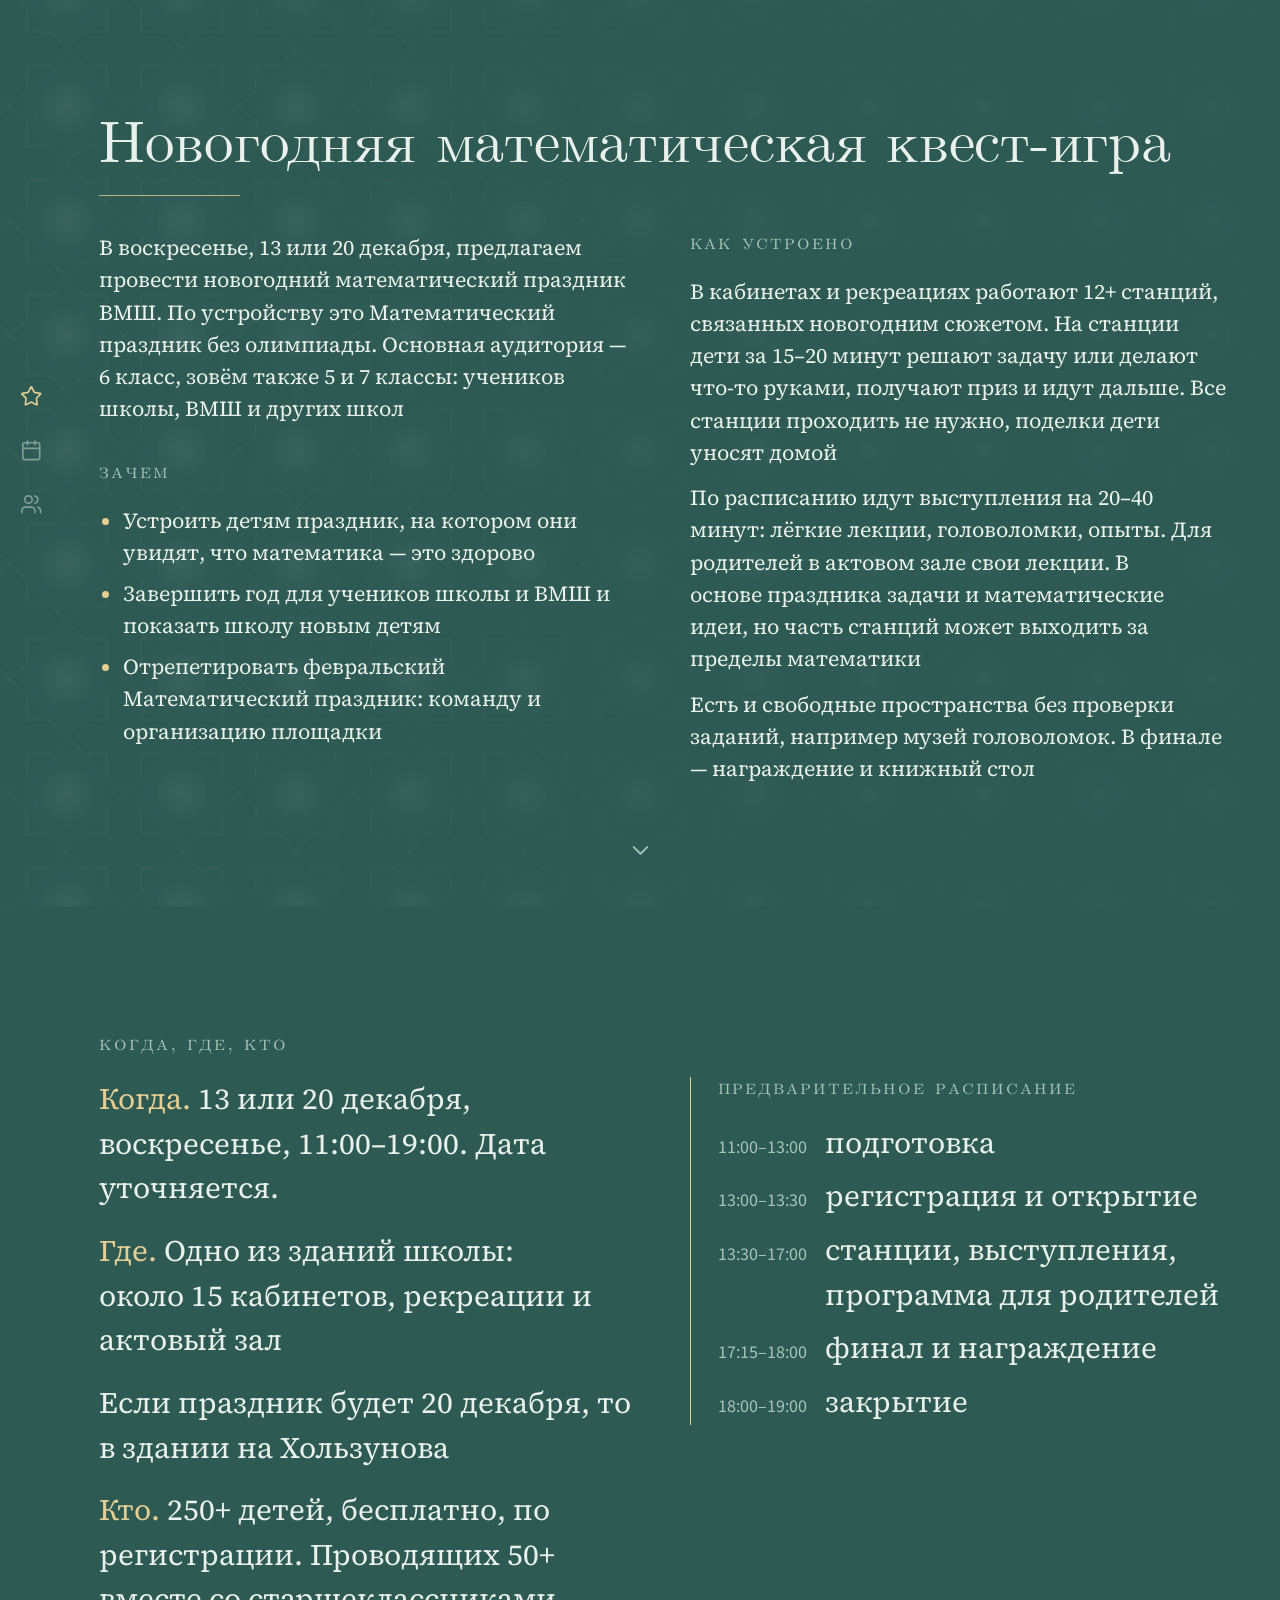
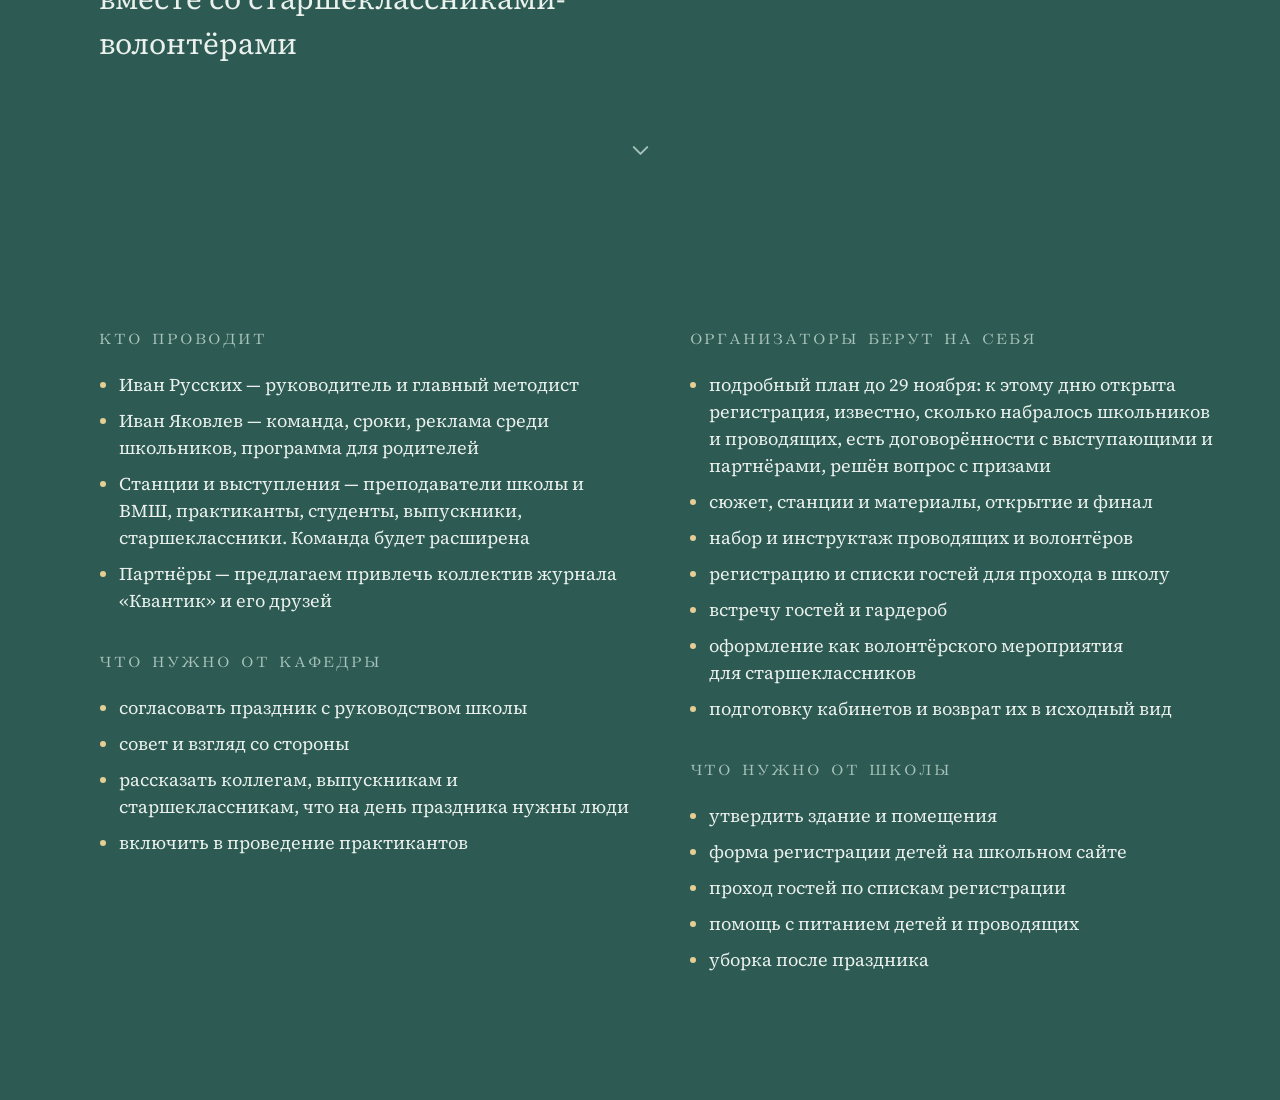
==== index.html @ 86f2efae "rebuilt page: three screens Co-Authored-By: Claude Opus 5.5 <noreply@anthropic.com>" ====
<!doctype html>
<html lang="ru">
<head>
<meta charset="utf-8">
<meta name="viewport" content="width=device-width,initial-scale=1,minimum-scale=1">
<title>Новогодняя математическая квест-игра</title>
<style>
/* Site style of «Математические проекты · школа 179». Law: stranica/DIZAJN-MANIFEST.md.
   Fonts, scale and spacing are copied from spetsmat-bot «Ключики» (veb/obshchee/karkas.py,
   veb/obshchee/fon.py) with the same numbers. Numbers are layout px; build.py adds the
   width-multiplier copy (masshtab.py). __KOREN__ is replaced by the page's path to the site root. */

@font-face{font-family:'Source Sans 3';font-style:normal;font-weight:400;font-display:swap;src:url([data-uri]) format('woff2');unicode-range:U+0301,U+0400-045F,U+0490-0491,U+04B0-04B1,U+2116}
@font-face{font-family:'Source Sans 3';font-style:normal;font-weight:400;font-display:swap;src:url([data-uri]) format('woff2');unicode-range:U+0000-00FF,U+0131,U+0152-0153,U+02BB-02BC,U+02C6,U+02DA,U+02DC,U+0304,U+0308,U+0329,U+2000-206F,U+20AC,U+2122,U+2191,U+2193,U+2212,U+2215,U+FEFF,U+FFFD}
@font-face{font-family:'Source Sans 3';font-style:normal;font-weight:600;font-display:swap;src:url([data-uri]) format('woff2');unicode-range:U+0301,U+0400-045F,U+0490-0491,U+04B0-04B1,U+2116}
@font-face{font-family:'Source Sans 3';font-style:normal;font-weight:600;font-display:swap;src:url([data-uri]) format('woff2');unicode-range:U+0000-00FF,U+0131,U+0152-0153,U+02BB-02BC,U+02C6,U+02DA,U+02DC,U+0304,U+0308,U+0329,U+2000-206F,U+20AC,U+2122,U+2191,U+2193,U+2212,U+2215,U+FEFF,U+FFFD}
@font-face{font-family:'Source Serif 4';font-style:normal;font-weight:400;font-display:swap;src:url([data-uri]) format('woff2');unicode-range:U+0301,U+0400-045F,U+0490-0491,U+04B0-04B1,U+2116}
@font-face{font-family:'Source Serif 4';font-style:normal;font-weight:400;font-display:swap;src:url([data-uri]) format('woff2');unicode-range:U+0000-00FF,U+0131,U+0152-0153,U+02BB-02BC,U+02C6,U+02DA,U+02DC,U+0304,U+0308,U+0329,U+2000-206F,U+20AC,U+2122,U+2191,U+2193,U+2212,U+2215,U+FEFF,U+FFFD}
@font-face{font-family:'Source Serif 4';font-style:normal;font-weight:600;font-display:swap;src:url([data-uri]) format('woff2');unicode-range:U+0301,U+0400-045F,U+0490-0491,U+04B0-04B1,U+2116}
@font-face{font-family:'Source Serif 4';font-style:normal;font-weight:600;font-display:swap;src:url([data-uri]) format('woff2');unicode-range:U+0000-00FF,U+0131,U+0152-0153,U+02BB-02BC,U+02C6,U+02DA,U+02DC,U+0304,U+0308,U+0329,U+2000-206F,U+20AC,U+2122,U+2191,U+2193,U+2212,U+2215,U+FEFF,U+FFFD}
@font-face{font-family:'CMU Serif';font-style:normal;font-weight:400;font-display:swap;src:url([data-uri]) format('woff2')}
@font-face{font-family:'CMU Serif';font-style:normal;font-weight:700;font-display:swap;src:url([data-uri]) format('woff2')}
@font-face{font-family:'CM Kapitel';font-style:normal;font-weight:400;font-display:swap;src:url([data-uri]) format('woff2')}

/* Palette — the green of the site's first version (owner 22.10: «красивый зелёный цвет, мы его
   уже выбрали»), mapped onto the «Ключики» token names. One scheme: the site is green in light
   and dark mode alike. Scale and spacing — «Ключики» §3.2–3.3. */
:root{--bg:#2E5A54;--panel:#29514B;--text:#EAF1EC;--muted:#A7C3BA;--faint:#7F9F95;--rule:#4A716A;
  --accent:#E4CE93;--accent-soft:#3F6A5F;--chip:#8FC9AE;--chip-tekst:#1C3A34;
  --sans:"Source Sans 3",system-ui,-apple-system,"Helvetica Neue",Arial,sans-serif;
  --serif:"Source Serif 4",Georgia,"Times New Roman",serif;
  --tex:'CMU Serif',KaTeX_Main,var(--serif);
  --k-m:12px;--k-r:16px;--k-ch:20px;--k-k:24px;
  --o1:4px;--o2:8px;--o3:12px;--o4:16px;--o5:24px;--o6:32px;--o7:48px;
  --pole:48px;--h-polosa:44px;--h-knopka:32px;--h-seg:28px;--zn:18px;--r:6px;
  --ten:0 6px 24px rgb(0 0 0 / .25);
  --knopka:color-mix(in srgb,var(--text) 8%,transparent);
  --podlozhka:color-mix(in srgb,var(--bg) 20%,transparent);--podl-kraj:0 0 40px 20px;
  --play:34px;color-scheme:dark}
@media(max-width:760px){:root{--pole:16px;--h-knopka:44px;--h-seg:36px;--zn:20px;--play:38px}}

*{box-sizing:border-box}
html{-webkit-text-size-adjust:100%}
body{margin:0;background:var(--bg);color:var(--text);font:400 var(--k-r)/1.375 var(--sans)}
a{color:var(--accent);text-decoration:none}
p{margin:0}
:focus-visible{outline:2px solid var(--accent);outline-offset:2px}

/* Ornament — one layer under the whole window (uzor.py draws it). */
@media screen{
  body::before{content:"";position:fixed;inset:-6px;z-index:-1;pointer-events:none;
    background:url(data:,) center/max(100%,133.34vh,1600px) auto no-repeat;
    filter:blur(1.2px)}
  /* No text plate: the ornament is quiet enough (a plate showed as a lighter rectangle). */
}
/* Behind the feed the ornament fades to 40 %: full in the poster half, quiet under the text
   (fresh-eye review 22.10: glow spots at the step of the lines made the text flicker). */
@media screen and (min-width:900px){
  /* Owner 22.10: brighter at the very left, a long gentle fade, never quite gone on the right. */
  body::before{--uz1:30%;--uz2:62%;
    -webkit-mask-image:linear-gradient(90deg,#000 0,rgb(0 0 0/.8) var(--uz1),rgb(0 0 0/.42) var(--uz2),rgb(0 0 0/.34) 100%);
            mask-image:linear-gradient(90deg,#000 0,rgb(0 0 0/.8) var(--uz1),rgb(0 0 0/.42) var(--uz2),rgb(0 0 0/.34) 100%)}
  body.oblozhka::before{--uz1:38%;--uz2:72%}
}
@media screen and (max-width:899px){body::before{opacity:.5}}

/* Strip: one sans, one size; current — ink and a 2 px gold line. */
.polosa{position:sticky;top:0;z-index:40;height:var(--h-polosa);display:flex;align-items:stretch;
  gap:var(--o6);padding:0 var(--pole);background:var(--panel);border-bottom:1px solid var(--rule)}
.polosa a{display:flex;align-items:center;color:var(--muted);font:400 var(--k-r)/22px var(--sans);
  border-bottom:2px solid transparent;margin-bottom:-1px;white-space:nowrap}
.polosa a:hover{color:var(--text)}
.polosa a[aria-current]{color:var(--text);border-bottom-color:var(--accent)}
.polosa .polosa-dom{margin-right:auto}
.polosa-tel{display:none}

/* «афиша + лента»: two halves from 900 px. */
.razvorot{display:grid;grid-template-columns:1fr 1fr}
.afisha{display:flex;flex-direction:column;justify-content:safe center;padding:var(--o6) var(--o7) var(--o6) var(--pole)}
.afisha>.podl{max-width:36rem}
.lenta{display:flex;flex-direction:column;padding:var(--o7) var(--pole) var(--o7) var(--o7)}
.lenta>.lenta-telo{max-width:46rem;width:100%}
@media(min-width:900px){
  body{height:100dvh;overflow:hidden;display:flex;flex-direction:column}
  .razvorot{flex:1;min-height:0}
  .afisha{overflow:hidden}
  .lenta{overflow-y:auto;scroll-behavior:smooth;overscroll-behavior:contain;scrollbar-color:var(--rule) transparent}
  body.oblozhka .lenta{justify-content:center}
  .razvorot{grid-template-columns:2fr 3fr}
  body.oblozhka .razvorot{grid-template-columns:1fr 1fr}   /* the poster title needs half the window */
}
@media(max-width:899px){
  .razvorot{grid-template-columns:1fr}
  .afisha{padding:var(--o6) var(--pole) var(--o5)}
  .lenta{padding:var(--o3) var(--pole) var(--o7)}
}

/* Headings — Computer Modern; the poster size once, on the main page. */
.zag{margin:0;font:400 2.75rem/1.1 var(--tex);letter-spacing:-.005em;color:var(--text)}
.glav-zag{font-size:clamp(2.6rem,min(4.6vw,8vh),4.8rem);line-height:1.04;text-wrap:balance}
.pod{margin:var(--o3) 0 0;padding-top:var(--o3);border-top:1px solid var(--text);
  font:400 1.2rem/1.3 'CM Kapitel',var(--tex);letter-spacing:.08em;color:var(--muted)}
.lid{margin-top:var(--o5);font:400 var(--k-ch)/30px var(--serif);text-wrap:pretty}

/* Year timeline: past — ink with ✓, current — gold, future — pencil with a month. */
.god{list-style:none;margin:var(--o6) 0 0;padding:0;font:400 var(--k-r)/22px var(--sans)}
.god li{position:relative;display:grid;grid-template-columns:9rem 1fr;gap:var(--o3);
  padding:0 0 var(--o2) var(--o5);color:var(--faint)}
.god li::before{content:"";position:absolute;left:4px;top:15px;bottom:-7px;width:1px;background:var(--rule)}
.god li:last-child::before{display:none}
.god li::after{content:"";position:absolute;left:0;top:7px;width:9px;height:9px;border-radius:50%;
  background:var(--bg);border:1px solid currentColor}
.god .kogda{color:inherit}
.god .proshlo{color:var(--text)}
.god .proshlo::after{background:currentColor}
.god .proshlo .kogda{color:var(--muted)}
.god .sejchas{color:var(--accent)}
.god .sejchas::after{background:currentColor;box-shadow:0 0 0 3px color-mix(in srgb,var(--accent) 25%,transparent)}

/* Main page feed: three entries, nothing else. */
.vhody{list-style:none;margin:0;padding:0}
.vhody a{display:flex;align-items:baseline;gap:.3em;padding:var(--o5) 0;border-top:1px solid var(--rule);
  color:var(--text);font:400 clamp(2.2rem,3.4vw,3.4rem)/1.1 var(--tex)}
.vhody li:first-child a{border-top:0}
.vhody a::after{content:"→";font-family:var(--sans);font-size:.55em;color:var(--accent);opacity:0;
  transform:translateX(-.3em);transition:opacity .15s,transform .15s}
.vhody a:hover{color:var(--accent)}
.vhody a:hover::after{opacity:1;transform:none}

/* Cards: two levels — the title is visible, the text opens on a click. */
.kartochka{padding:var(--o5) 0;scroll-margin-top:var(--o4)}
.kartochka:first-child{padding-top:0}
/* A rule only between two visible cards — the tag filter hides cards (no lone rule on top). */
.kartochka:not([hidden])~.kartochka:not([hidden]){border-top:1px solid var(--rule)}
.shapka{display:flex;align-items:center;min-height:var(--play);justify-content:space-between;gap:var(--o4)}
.kto{font:600 var(--k-ch)/28px var(--serif)}
.gde{margin-left:var(--o2);white-space:nowrap;font:400 var(--k-r)/22px var(--sans);color:var(--muted)}
details.raskr{margin-top:var(--o2)}
details.raskr>summary{list-style:none;cursor:pointer;display:flex;align-items:baseline;gap:var(--o2);
  font:400 var(--k-k)/30px var(--tex);color:var(--text)}
details.raskr>summary::-webkit-details-marker{display:none}
details.raskr .nazv{text-wrap:balance}
details.raskr>summary::before{content:"";flex:none;width:14px;height:14px;align-self:flex-start;margin-top:9px;background:var(--muted);
  -webkit-mask:var(--zn-menyu) center/contain no-repeat;mask:var(--zn-menyu) center/contain no-repeat;
  transform:rotate(-90deg);transition:transform .15s}
details.raskr[open]>summary::before{transform:none}
details.raskr>summary:hover{color:var(--accent)}
details.raskr>summary:hover::before{background:var(--accent)}
.tekst{margin:var(--o3) 0 var(--o4) 22px;font:400 18px/28px var(--serif);color:var(--text);text-wrap:pretty}
.tekst p+p{margin-top:var(--o3)}
.chip{display:inline-block;margin-left:var(--o2);padding:0 var(--o2);border-radius:var(--r);background:var(--chip);
  color:var(--chip-tekst);font:400 var(--k-m)/20px var(--sans);vertical-align:middle}

/* Play buttons — the sign everyone knows, no words; the caption appears on hover. */
.video{display:flex;gap:var(--o2);flex:none}
.play{position:relative;display:grid;place-items:center;width:var(--play);height:var(--play);border-radius:50%;
  background:color-mix(in srgb,var(--accent) 16%,transparent);color:color-mix(in srgb,var(--accent) 80%,var(--bg));
  transition:background .15s,color .15s}
.play:hover{background:var(--accent);color:var(--chip-tekst)}
.play::before{content:"";width:40%;height:40%;margin-left:8%;background:currentColor;
  -webkit-mask:var(--zn-play) center/contain no-repeat;mask:var(--zn-play) center/contain no-repeat}
.play::after{content:attr(data-podskazka);position:absolute;bottom:calc(100% + 8px);right:0;z-index:5;
  padding:var(--o1) var(--o2);border-radius:var(--r);background:var(--panel);box-shadow:var(--ten);
  color:var(--text);font:400 var(--k-r)/22px var(--sans);white-space:nowrap;
  opacity:0;pointer-events:none;transform:translateY(4px);transition:opacity .12s,transform .12s}
.play:hover::after,.play:focus-visible::after{opacity:1;transform:none}
:root{
  --zn-play:url("data:image/svg+xml,%3Csvg xmlns='http://www.w3.org/2000/svg' viewBox='0 0 24 24'%3E%3Cpath d='M6 3.5v17a1 1 0 0 0 1.5.86l14-8.5a1 1 0 0 0 0-1.72l-14-8.5A1 1 0 0 0 6 3.5z'/%3E%3C/svg%3E");
  --zn-menyu:url("data:image/svg+xml,%3Csvg xmlns='http://www.w3.org/2000/svg' viewBox='0 0 24 24' fill='none' stroke='%23000' stroke-width='2' stroke-linecap='round' stroke-linejoin='round'%3E%3Cpath d='m6 9 6 6 6-6'/%3E%3C/svg%3E")}

/* Tag filter on /temy/. */
.filtr{display:flex;flex-wrap:wrap;gap:var(--o2);margin-top:var(--o6)}
.filtr button{height:var(--h-seg);padding:0 var(--o3);border:0;border-radius:var(--r);cursor:pointer;
  background:var(--knopka);color:var(--muted);font:400 var(--k-r)/22px var(--sans)}
.filtr button:hover{color:var(--text)}
.filtr button[aria-pressed=true]{background:var(--accent);color:var(--chip-tekst)}
.kartochka[hidden]{display:none}

/* Project card: title opens the announcement; people under the title. */
.proekt>details.raskr{margin-top:0}
.proekt>details.raskr>summary{font-size:28px;line-height:34px}
.lyudi{margin:var(--o1) 0 0 22px;display:flex;flex-wrap:wrap;gap:0 var(--o4);
  font:400 17px/26px var(--serif);color:var(--muted)}
.lyudi .shk{color:var(--text)}
.lyudi a{color:var(--muted)}
.lyudi a:hover{color:var(--accent)}
.etapy{list-style:none;margin:var(--o3) 0 0 22px;padding:0;display:flex;flex-wrap:wrap;gap:var(--o1) var(--o5);
  font:400 var(--k-r)/22px var(--sans);color:var(--faint)}
.etapy .proshlo{color:var(--text)}
.etapy .sejchas{color:var(--accent)}

/* Phone: the strip shows the current section; the rest opens under it. */
@media(max-width:760px){
  .polosa{gap:0}
  .polosa>a{display:none}
  .polosa-tel{display:block;position:relative;flex:1}
  .polosa-tel>summary{list-style:none;display:flex;align-items:center;gap:var(--o1);height:100%;cursor:pointer;
    font:600 var(--k-ch)/28px var(--sans);color:var(--text)}
  .polosa-tel>summary::-webkit-details-marker{display:none}
  .polosa-tel>summary::after{content:"";width:20px;height:20px;background:var(--muted);
    -webkit-mask:var(--zn-menyu) center/contain no-repeat;mask:var(--zn-menyu) center/contain no-repeat}
  .polosa-tel[open]>summary::after{transform:rotate(180deg)}
  .polosa-tel nav{position:absolute;top:100%;left:calc(-1 * var(--pole));right:calc(-1 * var(--pole));
    background:var(--panel);box-shadow:var(--ten);border-top:1px solid var(--rule);padding:var(--o1) 0}
  .polosa-tel nav a{display:flex;align-items:center;height:44px;padding:0 var(--pole);color:var(--muted);font-size:var(--k-ch)}
  .polosa-tel nav a[aria-current]{color:var(--text);box-shadow:inset 2px 0 0 var(--accent)}
  .glav-zag{font-size:2.5rem}
  .zag{font-size:2.2rem}
  .pod{font-size:1.05rem}
  .lid{font-size:19px;line-height:28px}
  .vhody a{font-size:2rem;padding:var(--o4) 0}
  .vhody a::after{opacity:1;transform:none}
  details.raskr>summary{font-size:22px;line-height:28px}
  .proekt>details.raskr>summary{font-size:24px;line-height:30px}
  .tekst{margin-left:22px}
}

/* Project summary: chevron | title, people on the next line. */
.proekt details.raskr>summary{display:grid;grid-template-columns:14px 1fr;column-gap:var(--o2);align-items:baseline}
.proekt details.raskr>summary::before{align-self:start;margin-top:11px}
.proekt .lyudi{grid-column:2;margin-left:0}
.proekt .tekst,.proekt .etapy{margin-left:22px}

.f{font-family:var(--serif);white-space:nowrap}
.f i{font-style:italic}
@media(max-width:760px){details.raskr>summary::before{margin-top:8px}.proekt details.raskr>summary::before{margin-top:9px}}

/* Icons (Lucide, inline). */
.ik{width:var(--zn);height:var(--zn);flex:none}

/* Telegram channel — an icon at the right end of the strip, on every page. */
.polosa-kanal{display:flex;align-items:center;color:var(--muted)}
.polosa-kanal:hover{color:var(--accent)}
.polosa-kanal .ik{width:20px;height:20px}
@media(max-width:760px){.polosa>a.polosa-kanal{display:flex;padding:0 0 0 var(--o4)}}

/* Year timeline: a short hint on hover or tap (focus). */
.god{width:max-content;max-width:100%}
.god li{cursor:default;outline-offset:4px}
.god .et{text-decoration:underline dotted color-mix(in srgb,currentColor 45%,transparent);text-underline-offset:.25em}
.god .pods{position:absolute;left:var(--o5);top:calc(100% - 2px);width:20rem;padding:var(--o2) var(--o3);
  border-radius:var(--r);background:var(--panel);box-shadow:var(--ten);color:var(--text);
  font:400 var(--k-r)/22px var(--sans);opacity:0;pointer-events:none;transform:translateY(-4px);
  transition:opacity .12s,transform .12s;z-index:5}
.god li:hover .pods,.god li:focus .pods{opacity:1;transform:none}
@media(max-width:899px){
  .god{width:auto}
  .god .pods{position:static;grid-column:1/-1;width:auto;display:none;margin-top:var(--o1);transform:none;opacity:1}
  .god li:focus .pods{display:block}
}

/* «Как устроено»: facts with icons in the poster; theses in the feed. */
.fakty{list-style:none;margin:var(--o6) 0 0;padding:0;display:grid;grid-template-columns:1fr;gap:var(--o4);
  font:400 var(--k-ch)/26px var(--serif)}
.fakty li{display:flex;align-items:center;gap:var(--o3)}
.fakty .ik{width:20px;height:20px;color:var(--muted)}
.razdel+.razdel{margin-top:var(--o6)}
.razdel-zag{margin:0 0 var(--o2);font:400 1.1rem/1.3 'CM Kapitel',var(--tex);letter-spacing:.08em;text-transform:lowercase;color:var(--muted)}
.razdel details.raskr>summary{font-size:22px;line-height:30px}
.shema{display:grid;grid-template-columns:auto 1fr;gap:var(--o1) var(--o4);margin:var(--o4) 0 0 22px;
  font:400 var(--k-r)/24px var(--sans);color:var(--muted)}
.shema>div{display:contents}
.shema .kto-otv{color:var(--text);font-weight:600}
.razobrano{margin:var(--o3) 0 var(--o2) 22px;font:400 var(--k-r)/24px var(--sans)}
.razobrano dt{color:var(--text);font-weight:600;margin-top:var(--o2)}
.razobrano dd{margin:0;color:var(--muted)}
.mal-ryad{display:flex;gap:var(--o4);margin:0 0 var(--o2) 22px}
.mal{display:inline-flex;align-items:center;gap:var(--o1);font:400 var(--k-r)/22px var(--sans);color:var(--accent)}
.kontakt{display:inline-flex;align-items:center;gap:var(--o2);margin-top:var(--o3);
  font:400 22px/30px var(--tex);color:var(--accent)}
.vnesh{display:block;margin-top:var(--o3);font:400 22px/30px var(--tex);color:var(--accent)}
.vnesh .ik{display:inline-block;vertical-align:-.12em}
.kontakt .ik{width:22px;height:22px}
@media(max-width:760px){
  .fakty{grid-template-columns:1fr;font-size:18px}
  .shema{grid-template-columns:1fr}
  .razdel details.raskr>summary{font-size:20px;line-height:27px}
}

/* «Темы»: the title resets the tag filter (owner 23.10: no «все» button). */
.sbros{all:unset;cursor:default}
body.otbor .sbros{cursor:pointer}
body.otbor .sbros:hover{color:var(--accent)}
.sbros:focus-visible{outline:2px solid var(--accent);outline-offset:4px}
.filtr{gap:var(--o2) 6px}
.filtr button{padding:0 10px}

/* «Как устроено»: the call to bring a problem — a button in the poster. */
.kn-glav{display:inline-flex;align-items:center;gap:var(--o2);margin-top:var(--o6);height:40px;padding:0 var(--o4);
  border-radius:var(--r);background:var(--accent);color:var(--chip-tekst);font:600 var(--k-r)/22px var(--sans);width:max-content}
.kn-glav:hover{background:color-mix(in srgb,var(--accent) 85%,var(--text))}
.kn-glav .ik{width:18px;height:18px}
/* Two columns of sections on a wide window: the page reads in one screen. */
@media(min-width:900px){
  body.str-ustr .lenta-telo{max-width:none}
  body.str-ustr .kolonki{display:grid;grid-template-columns:1fr 1fr;column-gap:var(--o6);align-items:start}
  body.str-ustr .razdel{break-inside:avoid;margin:0 0 var(--o6)}
  body.str-ustr .razdel+.razdel{margin-top:0}
  body.str-ustr .razdel details.raskr>summary{font-size:20px;line-height:27px}
}
/* «Проекты»: six cards in one screen on a laptop. */
@media(min-width:900px){
  .proekt.kartochka{padding:var(--o4) 0}
  .proekt.kartochka:first-child{padding-top:0}
  .proekt>details.raskr>summary{font-size:26px;line-height:32px}
}
/* Round 23.10: tags in three lines; «Как устроено» — the feed takes two thirds. */
.filtr button{padding:0 9px;font-size:15px}
@media(min-width:900px){
  body.str-ustr .razvorot{grid-template-columns:1fr 2fr}
  body.str-ustr .vnesh{font-size:20px;line-height:27px;margin-top:var(--o2)}
}
@media(min-width:900px){
  body.str-ustr .razdel details.raskr>summary{font-size:19px;line-height:26px}
  body.str-ustr .razdel details.raskr .nazv{text-wrap:pretty}
}

/* ── Round 23.10 «Изразец». The main page is a title page on the gold-grout tile (uzor.py →
   uzor-oblozhka.svg); the other pages take two of its devices: the gold rule under the title
   and a hairline gold edge of the strip. */
body.oblozhka::before{background-image:url([data-uri]);filter:none;-webkit-mask-image:none;mask-image:none;opacity:1}
body.oblozhka::after{content:"";position:fixed;inset:0;z-index:-1;pointer-events:none;
  background:radial-gradient(ellipse 50% 38% at 50% 52%,var(--bg) 0,color-mix(in srgb,var(--bg) 80%,transparent) 50%,transparent 100%)}
main.titul{min-height:calc(100dvh - var(--h-polosa));display:grid;place-items:center;padding:var(--o6) var(--pole);text-align:center}
@media(min-width:900px){body.oblozhka{height:100dvh;overflow:hidden}}
.titul-zag{margin:0;font:400 clamp(2.4rem,min(6.4vw,10vh),6.6rem)/1.02 var(--tex);letter-spacing:-.01em;color:var(--text)}
.titul-linejka{width:min(100%,34em);height:1px;margin:clamp(14px,2.4vh,26px) auto;background:var(--accent);opacity:.85}
.titul-pod{font:400 clamp(1rem,1.5vw,1.45rem)/1.3 'CM Kapitel',var(--tex);letter-spacing:.14em;color:var(--muted)}
@media(max-width:760px){.titul-zag{font-size:2.2rem}.titul-pod{font-size:.95rem;letter-spacing:.1em}}

/* Inner pages: the title gets the cover's gold rule; the strip a gold hairline edge. */
.afisha .zag::after{content:"";display:block;width:2.4em;height:1px;margin-top:.32em;background:var(--accent);opacity:.8}
.polosa{border-bottom-color:color-mix(in srgb,var(--accent) 28%,var(--rule))}
.polosa a[aria-current]{border-bottom-width:1px}

/* ── Round 23.10 «Как устроено»: the poster and both columns start on one line, the whole spread
   is centred in the window; the school sits apart under the third section; two small links below. */
@media(min-width:900px){
  /* owner 23.10: the two columns are shorter than the poster — centred against it */
  body.str-ustr .razvorot{align-content:center;align-items:center}
  body.str-ustr .afisha,body.str-ustr .lenta{height:auto;padding-top:0;padding-bottom:0;justify-content:flex-start}
  /* opened folds scroll inside the feed, never past the window */
  body.str-ustr .lenta{overflow-y:auto;max-height:calc(100dvh - var(--h-polosa) - var(--o6))}
  body.str-ustr .afisha>.podl{margin-top:0}
}
body.str-ustr .zag{margin-top:-.18em}   /* cap line of the big title on the line of the small-caps heads */
.otdelno{margin-top:var(--o5)}
.ssylki-niz{margin:var(--o6) 0 0;font:400 var(--k-r)/22px var(--sans);color:var(--muted)}
.ssylki-niz .ik{width:13px;height:13px;vertical-align:-1px}

/* Inner pages: the cover's gold grout, muted — the same tile on every page. */
body:not(.oblozhka)::before{background-image:url([data-uri]);opacity:.55}

/* ── Final round 23.10. Strip: the Telegram icon sits on the text line, the height of lower-case. */
.polosa-kanal .ik{width:16px;height:16px;transform:translateY(1px)}
.polosa-kanal{margin-left:calc(-1 * var(--o2))}
/* Small links live in the poster, under the main control of the page. */
.afisha .ssylki-niz{margin-top:var(--o5);font-size:15px}
.ssylki-niz a{color:var(--muted)}
.ssylki-niz a:hover{color:var(--accent)}

/* ═══ TYPE SCALE — the whole site (final audit 23.10). Four families, each with a fixed set:
   CMU Serif   — poster (cover title) · 44 page title · 24 title of a topic/project · 20 thesis
   CM Kapitel  — one size 1.1rem, spacing .1em: cover subtitle and section heads
   Source Serif 4 — 18 text and people · 20 poster facts; 600 only for a leader's name
   Source Sans 3  — 16 interface · 15 service (tags, small links); 600 only for the one button
   Phone: 22 titles, 20 theses; everything else as above. Rules below win over earlier ones. */
.titul-zag,.zag{letter-spacing:-.005em}
.titul-pod,.razdel-zag,.pod,.podzag{font-size:1.1rem;letter-spacing:.1em}
details.raskr>summary,.proekt>details.raskr>summary{font-size:24px;line-height:30px}
@media(min-width:900px){.proekt>details.raskr>summary{font-size:24px;line-height:30px}}
.razdel details.raskr>summary,body.str-ustr .razdel details.raskr>summary{font-size:20px;line-height:27px}
.lyudi{font-size:18px;line-height:26px}
.razobrano dt{font-weight:400}
@media(max-width:760px){
  details.raskr>summary,.proekt>details.raskr>summary{font-size:22px;line-height:28px}
  .razdel details.raskr>summary{font-size:20px;line-height:27px}
  .titul-pod{font-size:1rem;letter-spacing:.1em}
}


/* Screens + icon rail (owner 13.11). Only tokens and type scale of stil.css. */
html{scroll-behavior:smooth}
@media(min-width:900px){html{scroll-snap-type:y proximity}.ekran{scroll-snap-align:start}}
body{display:block;height:auto;overflow:visible}
.rel{position:fixed;left:0;top:0;bottom:0;z-index:40;width:56px;display:flex;flex-direction:column;
  justify-content:center;gap:var(--o2);align-items:center}
.rel a{position:relative;display:grid;place-items:center;width:40px;height:40px;border-radius:50%;color:var(--faint)}
.rel a:hover,.rel a[aria-current]{color:var(--accent)}
.rel a .ik{width:20px;height:20px}
.rel a::after{content:attr(data-podskazka);position:absolute;left:calc(100% + 6px);top:50%;
  padding:var(--o1) var(--o2);border-radius:var(--r);background:var(--panel);box-shadow:var(--ten);
  color:var(--text);font:400 var(--k-r)/22px var(--sans);white-space:nowrap;
  opacity:0;pointer-events:none;transform:translate(-4px,-50%);transition:opacity .12s,transform .12s}
.rel a:hover::after,.rel a:focus-visible::after{opacity:1;transform:translate(0,-50%)}
.ekran{position:relative;min-height:100dvh;display:flex;flex-direction:column;justify-content:center;
  padding:var(--o7) var(--o7) var(--o7) calc(56px + var(--o6))}
.kolonki{display:grid;grid-template-columns:1fr 1fr;gap:var(--o6) var(--o7);align-items:start}
.kolonki.odna{grid-template-columns:1fr}
.kolonka>*+*{margin-top:var(--o6)}
.nachalo{margin-bottom:var(--o6)}
.nachalo .zag{font-size:clamp(2.6rem,4.6vw,4.4rem);line-height:1.04;text-wrap:balance}
.nachalo .zag::after{content:"";display:block;width:2.4em;height:1px;margin-top:.32em;background:var(--accent);opacity:.8}
.lid{font-family:var(--serif)}
.razdel-zag{margin:0 0 var(--o3)}
.ekran{--kegl:calc(20px * var(--k,1));--intl:calc(30px * var(--k,1))}
.ekran .tekst,.ekran .lid{margin:0;font-size:var(--kegl);line-height:var(--intl)}
.ekran .razdel-zag{margin-bottom:var(--o4)}
.rasp dt{font-size:calc(var(--kegl) * .8);line-height:var(--intl)}
.tekst ul{margin:0;padding:0 0 0 1.1em}
.tekst li+li{margin-top:var(--o2)}
.tekst li::marker{color:var(--accent)}
.tekst p+p,.tekst ul+p{margin-top:var(--o3)}
.otmetka{font-weight:400;color:var(--accent)}
#kogda-gde-kto .tekst{display:grid;grid-template-columns:1fr 1fr;gap:var(--o3) var(--o7);align-items:start}
#kogda-gde-kto .tekst>p{grid-column:1;margin:0}
#kogda-gde-kto .tekst{row-gap:var(--o4)}
.rasp{grid-column:2;grid-row:1/span 4;padding-left:var(--o5);border-left:1px solid var(--accent)}
.rasp dl{display:grid;grid-template-columns:auto 1fr;gap:var(--o2) var(--o4);margin:0;align-items:baseline}
.rasp dt{font:400 var(--k-r)/30px var(--sans);color:var(--muted)}
.rasp dd{margin:0}
.dalshe{position:absolute;left:50%;bottom:var(--o5);display:grid;place-items:center;width:40px;height:40px;
  margin-left:-20px;border-radius:50%;color:var(--muted)}
.dalshe:hover{color:var(--accent)}
.dalshe .ik{width:24px;height:24px}
@media(max-width:899px){
  .rel{top:auto;bottom:0;right:0;width:auto;height:52px;flex-direction:row;background:var(--panel);
    border-top:1px solid color-mix(in srgb,var(--accent) 28%,var(--rule))}
  .rel a::after{display:none}
  .ekran{min-height:0;padding:var(--o6) var(--pole) var(--o6)}
  .ekran:last-of-type{padding-bottom:calc(52px + var(--o6))}
  .kolonki,#kogda-gde-kto .tekst{grid-template-columns:1fr}
  .rasp{grid-column:1;grid-row:auto}
  .dalshe{display:none}
  .nachalo .zag{font-size:2.3rem}
}

</style><style data-masshtab>@media (min-width:1200px){:root{--m:1.125}@media (min-width:1440px){:root{--m:1.25}}@media (min-width:1680px){:root{--m:1.375}}@media (min-width:1920px){:root{--m:1.5}}@media (min-width:2560px){:root{--m:1.75}}html{font-size:calc(100% * var(--m))}


:root{--bg:#2E5A54;--panel:#29514B;--text:#EAF1EC;--muted:#A7C3BA;--faint:#7F9F95;--rule:#4A716A;
  --accent:#E4CE93;--accent-soft:#3F6A5F;--chip:#8FC9AE;--chip-tekst:#1C3A34;
  --sans:"Source Sans 3",system-ui,-apple-system,"Helvetica Neue",Arial,sans-serif;
  --serif:"Source Serif 4",Georgia,"Times New Roman",serif;
  --tex:'CMU Serif',KaTeX_Main,var(--serif);
  --k-m:calc(12px * var(--m));--k-r:calc(16px * var(--m));--k-ch:calc(20px * var(--m));--k-k:calc(24px * var(--m));
  --o1:calc(4px * var(--m));--o2:calc(8px * var(--m));--o3:calc(12px * var(--m));--o4:calc(16px * var(--m));--o5:calc(24px * var(--m));--o6:calc(32px * var(--m));--o7:calc(48px * var(--m));
  --pole:calc(48px * var(--m));--h-polosa:calc(44px * var(--m));--h-knopka:calc(32px * var(--m));--h-seg:calc(28px * var(--m));--zn:calc(18px * var(--m));--r:calc(6px * var(--m));
  --ten:0 calc(6px * var(--m)) calc(24px * var(--m)) rgb(0 0 0 / .25);
  --knopka:color-mix(in srgb,var(--text) 8%,transparent);
  --podlozhka:color-mix(in srgb,var(--bg) 20%,transparent);--podl-kraj:0 0 calc(40px * var(--m)) calc(20px * var(--m));
  --play:calc(34px * var(--m));color-scheme:dark}
@media(max-width:760px){:root{--pole:calc(16px * var(--m));--h-knopka:calc(44px * var(--m));--h-seg:calc(36px * var(--m));--zn:calc(20px * var(--m));--play:calc(38px * var(--m))}}

*{box-sizing:border-box}
html{-webkit-text-size-adjust:100%}
body{margin:0;background:var(--bg);color:var(--text);font:400 var(--k-r)/1.375 var(--sans)}
a{color:var(--accent);text-decoration:none}
p{margin:0}
:focus-visible{outline:calc(2px * var(--m)) solid var(--accent);outline-offset:calc(2px * var(--m))}


@media screen{
  body::before{content:"";position:fixed;inset:calc(-6px * var(--m));z-index:-1;pointer-events:none;
    background:url(data:,) center/max(100%,133.34vh,calc(1600px * var(--m))) auto no-repeat;
    filter:blur(calc(1.2px * var(--m)))}
  
}

@media screen and (min-width:900px){
  
  body::before{--uz1:30%;--uz2:62%;
    -webkit-mask-image:linear-gradient(90deg,#000 0,rgb(0 0 0/.8) var(--uz1),rgb(0 0 0/.42) var(--uz2),rgb(0 0 0/.34) 100%);
            mask-image:linear-gradient(90deg,#000 0,rgb(0 0 0/.8) var(--uz1),rgb(0 0 0/.42) var(--uz2),rgb(0 0 0/.34) 100%)}
  body.oblozhka::before{--uz1:38%;--uz2:72%}
}
@media screen and (max-width:899px){body::before{opacity:.5}}


.polosa{position:sticky;top:0;z-index:40;height:var(--h-polosa);display:flex;align-items:stretch;
  gap:var(--o6);padding:0 var(--pole);background:var(--panel);border-bottom:calc(1px * var(--m)) solid var(--rule)}
.polosa a{display:flex;align-items:center;color:var(--muted);font:400 var(--k-r)/calc(22px * var(--m)) var(--sans);
  border-bottom:calc(2px * var(--m)) solid transparent;margin-bottom:calc(-1px * var(--m));white-space:nowrap}
.polosa a:hover{color:var(--text)}
.polosa a[aria-current]{color:var(--text);border-bottom-color:var(--accent)}
.polosa .polosa-dom{margin-right:auto}
.polosa-tel{display:none}


.razvorot{display:grid;grid-template-columns:1fr 1fr}
.afisha{display:flex;flex-direction:column;justify-content:safe center;padding:var(--o6) var(--o7) var(--o6) var(--pole)}
.afisha>.podl{max-width:36rem}
.lenta{display:flex;flex-direction:column;padding:var(--o7) var(--pole) var(--o7) var(--o7)}
.lenta>.lenta-telo{max-width:46rem;width:100%}
@media(min-width:900px){
  body{height:100dvh;overflow:hidden;display:flex;flex-direction:column}
  .razvorot{flex:1;min-height:0}
  .afisha{overflow:hidden}
  .lenta{overflow-y:auto;scroll-behavior:smooth;overscroll-behavior:contain;scrollbar-color:var(--rule) transparent}
  body.oblozhka .lenta{justify-content:center}
  .razvorot{grid-template-columns:2fr 3fr}
  body.oblozhka .razvorot{grid-template-columns:1fr 1fr}   
}
@media(max-width:899px){
  .razvorot{grid-template-columns:1fr}
  .afisha{padding:var(--o6) var(--pole) var(--o5)}
  .lenta{padding:var(--o3) var(--pole) var(--o7)}
}


.zag{margin:0;font:400 2.75rem/1.1 var(--tex);letter-spacing:-.005em;color:var(--text)}
.glav-zag{font-size:clamp(2.6rem,min(4.6vw,8vh),4.8rem);line-height:1.04;text-wrap:balance}
.pod{margin:var(--o3) 0 0;padding-top:var(--o3);border-top:calc(1px * var(--m)) solid var(--text);
  font:400 1.2rem/1.3 'CM Kapitel',var(--tex);letter-spacing:.08em;color:var(--muted)}
.lid{margin-top:var(--o5);font:400 var(--k-ch)/calc(30px * var(--m)) var(--serif);text-wrap:pretty}


.god{list-style:none;margin:var(--o6) 0 0;padding:0;font:400 var(--k-r)/calc(22px * var(--m)) var(--sans)}
.god li{position:relative;display:grid;grid-template-columns:9rem 1fr;gap:var(--o3);
  padding:0 0 var(--o2) var(--o5);color:var(--faint)}
.god li::before{content:"";position:absolute;left:calc(4px * var(--m));top:calc(15px * var(--m));bottom:calc(-7px * var(--m));width:calc(1px * var(--m));background:var(--rule)}
.god li:last-child::before{display:none}
.god li::after{content:"";position:absolute;left:0;top:calc(7px * var(--m));width:calc(9px * var(--m));height:calc(9px * var(--m));border-radius:50%;
  background:var(--bg);border:calc(1px * var(--m)) solid currentColor}
.god .kogda{color:inherit}
.god .proshlo{color:var(--text)}
.god .proshlo::after{background:currentColor}
.god .proshlo .kogda{color:var(--muted)}
.god .sejchas{color:var(--accent)}
.god .sejchas::after{background:currentColor;box-shadow:0 0 0 calc(3px * var(--m)) color-mix(in srgb,var(--accent) 25%,transparent)}


.vhody{list-style:none;margin:0;padding:0}
.vhody a{display:flex;align-items:baseline;gap:.3em;padding:var(--o5) 0;border-top:calc(1px * var(--m)) solid var(--rule);
  color:var(--text);font:400 clamp(2.2rem,3.4vw,3.4rem)/1.1 var(--tex)}
.vhody li:first-child a{border-top:0}
.vhody a::after{content:"→";font-family:var(--sans);font-size:.55em;color:var(--accent);opacity:0;
  transform:translateX(-.3em);transition:opacity .15s,transform .15s}
.vhody a:hover{color:var(--accent)}
.vhody a:hover::after{opacity:1;transform:none}


.kartochka{padding:var(--o5) 0;scroll-margin-top:var(--o4)}
.kartochka:first-child{padding-top:0}

.kartochka:not([hidden])~.kartochka:not([hidden]){border-top:calc(1px * var(--m)) solid var(--rule)}
.shapka{display:flex;align-items:center;min-height:var(--play);justify-content:space-between;gap:var(--o4)}
.kto{font:600 var(--k-ch)/calc(28px * var(--m)) var(--serif)}
.gde{margin-left:var(--o2);white-space:nowrap;font:400 var(--k-r)/calc(22px * var(--m)) var(--sans);color:var(--muted)}
details.raskr{margin-top:var(--o2)}
details.raskr>summary{list-style:none;cursor:pointer;display:flex;align-items:baseline;gap:var(--o2);
  font:400 var(--k-k)/calc(30px * var(--m)) var(--tex);color:var(--text)}
details.raskr>summary::-webkit-details-marker{display:none}
details.raskr .nazv{text-wrap:balance}
details.raskr>summary::before{content:"";flex:none;width:calc(14px * var(--m));height:calc(14px * var(--m));align-self:flex-start;margin-top:calc(9px * var(--m));background:var(--muted);
  -webkit-mask:var(--zn-menyu) center/contain no-repeat;mask:var(--zn-menyu) center/contain no-repeat;
  transform:rotate(-90deg);transition:transform .15s}
details.raskr[open]>summary::before{transform:none}
details.raskr>summary:hover{color:var(--accent)}
details.raskr>summary:hover::before{background:var(--accent)}
.tekst{margin:var(--o3) 0 var(--o4) calc(22px * var(--m));font:400 calc(18px * var(--m))/calc(28px * var(--m)) var(--serif);color:var(--text);text-wrap:pretty}
.tekst p+p{margin-top:var(--o3)}
.chip{display:inline-block;margin-left:var(--o2);padding:0 var(--o2);border-radius:var(--r);background:var(--chip);
  color:var(--chip-tekst);font:400 var(--k-m)/calc(20px * var(--m)) var(--sans);vertical-align:middle}


.video{display:flex;gap:var(--o2);flex:none}
.play{position:relative;display:grid;place-items:center;width:var(--play);height:var(--play);border-radius:50%;
  background:color-mix(in srgb,var(--accent) 16%,transparent);color:color-mix(in srgb,var(--accent) 80%,var(--bg));
  transition:background .15s,color .15s}
.play:hover{background:var(--accent);color:var(--chip-tekst)}
.play::before{content:"";width:40%;height:40%;margin-left:8%;background:currentColor;
  -webkit-mask:var(--zn-play) center/contain no-repeat;mask:var(--zn-play) center/contain no-repeat}
.play::after{content:attr(data-podskazka);position:absolute;bottom:calc(100% + calc(8px * var(--m)));right:0;z-index:5;
  padding:var(--o1) var(--o2);border-radius:var(--r);background:var(--panel);box-shadow:var(--ten);
  color:var(--text);font:400 var(--k-r)/calc(22px * var(--m)) var(--sans);white-space:nowrap;
  opacity:0;pointer-events:none;transform:translateY(calc(4px * var(--m)));transition:opacity .12s,transform .12s}
.play:hover::after,.play:focus-visible::after{opacity:1;transform:none}
:root{
  --zn-play:url("data:image/svg+xml,%3Csvg xmlns='http://www.w3.org/2000/svg' viewBox='0 0 24 24'%3E%3Cpath d='M6 3.5v17a1 1 0 0 0 1.5.86l14-8.5a1 1 0 0 0 0-1.72l-14-8.5A1 1 0 0 0 6 3.5z'/%3E%3C/svg%3E");
  --zn-menyu:url("data:image/svg+xml,%3Csvg xmlns='http://www.w3.org/2000/svg' viewBox='0 0 24 24' fill='none' stroke='%23000' stroke-width='2' stroke-linecap='round' stroke-linejoin='round'%3E%3Cpath d='m6 9 6 6 6-6'/%3E%3C/svg%3E")}


.filtr{display:flex;flex-wrap:wrap;gap:var(--o2);margin-top:var(--o6)}
.filtr button{height:var(--h-seg);padding:0 var(--o3);border:0;border-radius:var(--r);cursor:pointer;
  background:var(--knopka);color:var(--muted);font:400 var(--k-r)/calc(22px * var(--m)) var(--sans)}
.filtr button:hover{color:var(--text)}
.filtr button[aria-pressed=true]{background:var(--accent);color:var(--chip-tekst)}
.kartochka[hidden]{display:none}


.proekt>details.raskr{margin-top:0}
.proekt>details.raskr>summary{font-size:calc(28px * var(--m));line-height:calc(34px * var(--m))}
.lyudi{margin:var(--o1) 0 0 calc(22px * var(--m));display:flex;flex-wrap:wrap;gap:0 var(--o4);
  font:400 calc(17px * var(--m))/calc(26px * var(--m)) var(--serif);color:var(--muted)}
.lyudi .shk{color:var(--text)}
.lyudi a{color:var(--muted)}
.lyudi a:hover{color:var(--accent)}
.etapy{list-style:none;margin:var(--o3) 0 0 calc(22px * var(--m));padding:0;display:flex;flex-wrap:wrap;gap:var(--o1) var(--o5);
  font:400 var(--k-r)/calc(22px * var(--m)) var(--sans);color:var(--faint)}
.etapy .proshlo{color:var(--text)}
.etapy .sejchas{color:var(--accent)}


@media(max-width:760px){
  .polosa{gap:0}
  .polosa>a{display:none}
  .polosa-tel{display:block;position:relative;flex:1}
  .polosa-tel>summary{list-style:none;display:flex;align-items:center;gap:var(--o1);height:100%;cursor:pointer;
    font:600 var(--k-ch)/calc(28px * var(--m)) var(--sans);color:var(--text)}
  .polosa-tel>summary::-webkit-details-marker{display:none}
  .polosa-tel>summary::after{content:"";width:calc(20px * var(--m));height:calc(20px * var(--m));background:var(--muted);
    -webkit-mask:var(--zn-menyu) center/contain no-repeat;mask:var(--zn-menyu) center/contain no-repeat}
  .polosa-tel[open]>summary::after{transform:rotate(180deg)}
  .polosa-tel nav{position:absolute;top:100%;left:calc(-1 * var(--pole));right:calc(-1 * var(--pole));
    background:var(--panel);box-shadow:var(--ten);border-top:calc(1px * var(--m)) solid var(--rule);padding:var(--o1) 0}
  .polosa-tel nav a{display:flex;align-items:center;height:calc(44px * var(--m));padding:0 var(--pole);color:var(--muted);font-size:var(--k-ch)}
  .polosa-tel nav a[aria-current]{color:var(--text);box-shadow:inset calc(2px * var(--m)) 0 0 var(--accent)}
  .glav-zag{font-size:2.5rem}
  .zag{font-size:2.2rem}
  .pod{font-size:1.05rem}
  .lid{font-size:calc(19px * var(--m));line-height:calc(28px * var(--m))}
  .vhody a{font-size:2rem;padding:var(--o4) 0}
  .vhody a::after{opacity:1;transform:none}
  details.raskr>summary{font-size:calc(22px * var(--m));line-height:calc(28px * var(--m))}
  .proekt>details.raskr>summary{font-size:calc(24px * var(--m));line-height:calc(30px * var(--m))}
  .tekst{margin-left:calc(22px * var(--m))}
}


.proekt details.raskr>summary{display:grid;grid-template-columns:calc(14px * var(--m)) 1fr;column-gap:var(--o2);align-items:baseline}
.proekt details.raskr>summary::before{align-self:start;margin-top:calc(11px * var(--m))}
.proekt .lyudi{grid-column:2;margin-left:0}
.proekt .tekst,.proekt .etapy{margin-left:calc(22px * var(--m))}

.f{font-family:var(--serif);white-space:nowrap}
.f i{font-style:italic}
@media(max-width:760px){details.raskr>summary::before{margin-top:calc(8px * var(--m))}.proekt details.raskr>summary::before{margin-top:calc(9px * var(--m))}}


.ik{width:var(--zn);height:var(--zn);flex:none}


.polosa-kanal{display:flex;align-items:center;color:var(--muted)}
.polosa-kanal:hover{color:var(--accent)}
.polosa-kanal .ik{width:calc(20px * var(--m));height:calc(20px * var(--m))}
@media(max-width:760px){.polosa>a.polosa-kanal{display:flex;padding:0 0 0 var(--o4)}}


.god{width:max-content;max-width:100%}
.god li{cursor:default;outline-offset:calc(4px * var(--m))}
.god .et{text-decoration:underline dotted color-mix(in srgb,currentColor 45%,transparent);text-underline-offset:.25em}
.god .pods{position:absolute;left:var(--o5);top:calc(100% - calc(2px * var(--m)));width:20rem;padding:var(--o2) var(--o3);
  border-radius:var(--r);background:var(--panel);box-shadow:var(--ten);color:var(--text);
  font:400 var(--k-r)/calc(22px * var(--m)) var(--sans);opacity:0;pointer-events:none;transform:translateY(calc(-4px * var(--m)));
  transition:opacity .12s,transform .12s;z-index:5}
.god li:hover .pods,.god li:focus .pods{opacity:1;transform:none}
@media(max-width:899px){
  .god{width:auto}
  .god .pods{position:static;grid-column:1/-1;width:auto;display:none;margin-top:var(--o1);transform:none;opacity:1}
  .god li:focus .pods{display:block}
}


.fakty{list-style:none;margin:var(--o6) 0 0;padding:0;display:grid;grid-template-columns:1fr;gap:var(--o4);
  font:400 var(--k-ch)/calc(26px * var(--m)) var(--serif)}
.fakty li{display:flex;align-items:center;gap:var(--o3)}
.fakty .ik{width:calc(20px * var(--m));height:calc(20px * var(--m));color:var(--muted)}
.razdel+.razdel{margin-top:var(--o6)}
.razdel-zag{margin:0 0 var(--o2);font:400 1.1rem/1.3 'CM Kapitel',var(--tex);letter-spacing:.08em;text-transform:lowercase;color:var(--muted)}
.razdel details.raskr>summary{font-size:calc(22px * var(--m));line-height:calc(30px * var(--m))}
.shema{display:grid;grid-template-columns:auto 1fr;gap:var(--o1) var(--o4);margin:var(--o4) 0 0 calc(22px * var(--m));
  font:400 var(--k-r)/calc(24px * var(--m)) var(--sans);color:var(--muted)}
.shema>div{display:contents}
.shema .kto-otv{color:var(--text);font-weight:600}
.razobrano{margin:var(--o3) 0 var(--o2) calc(22px * var(--m));font:400 var(--k-r)/calc(24px * var(--m)) var(--sans)}
.razobrano dt{color:var(--text);font-weight:600;margin-top:var(--o2)}
.razobrano dd{margin:0;color:var(--muted)}
.mal-ryad{display:flex;gap:var(--o4);margin:0 0 var(--o2) calc(22px * var(--m))}
.mal{display:inline-flex;align-items:center;gap:var(--o1);font:400 var(--k-r)/calc(22px * var(--m)) var(--sans);color:var(--accent)}
.kontakt{display:inline-flex;align-items:center;gap:var(--o2);margin-top:var(--o3);
  font:400 calc(22px * var(--m))/calc(30px * var(--m)) var(--tex);color:var(--accent)}
.vnesh{display:block;margin-top:var(--o3);font:400 calc(22px * var(--m))/calc(30px * var(--m)) var(--tex);color:var(--accent)}
.vnesh .ik{display:inline-block;vertical-align:-.12em}
.kontakt .ik{width:calc(22px * var(--m));height:calc(22px * var(--m))}
@media(max-width:760px){
  .fakty{grid-template-columns:1fr;font-size:calc(18px * var(--m))}
  .shema{grid-template-columns:1fr}
  .razdel details.raskr>summary{font-size:calc(20px * var(--m));line-height:calc(27px * var(--m))}
}


.sbros{all:unset;cursor:default}
body.otbor .sbros{cursor:pointer}
body.otbor .sbros:hover{color:var(--accent)}
.sbros:focus-visible{outline:calc(2px * var(--m)) solid var(--accent);outline-offset:calc(4px * var(--m))}
.filtr{gap:var(--o2) calc(6px * var(--m))}
.filtr button{padding:0 calc(10px * var(--m))}


.kn-glav{display:inline-flex;align-items:center;gap:var(--o2);margin-top:var(--o6);height:calc(40px * var(--m));padding:0 var(--o4);
  border-radius:var(--r);background:var(--accent);color:var(--chip-tekst);font:600 var(--k-r)/calc(22px * var(--m)) var(--sans);width:max-content}
.kn-glav:hover{background:color-mix(in srgb,var(--accent) 85%,var(--text))}
.kn-glav .ik{width:calc(18px * var(--m));height:calc(18px * var(--m))}

@media(min-width:900px){
  body.str-ustr .lenta-telo{max-width:none}
  body.str-ustr .kolonki{display:grid;grid-template-columns:1fr 1fr;column-gap:var(--o6);align-items:start}
  body.str-ustr .razdel{break-inside:avoid;margin:0 0 var(--o6)}
  body.str-ustr .razdel+.razdel{margin-top:0}
  body.str-ustr .razdel details.raskr>summary{font-size:calc(20px * var(--m));line-height:calc(27px * var(--m))}
}

@media(min-width:900px){
  .proekt.kartochka{padding:var(--o4) 0}
  .proekt.kartochka:first-child{padding-top:0}
  .proekt>details.raskr>summary{font-size:calc(26px * var(--m));line-height:calc(32px * var(--m))}
}

.filtr button{padding:0 calc(9px * var(--m));font-size:calc(15px * var(--m))}
@media(min-width:900px){
  body.str-ustr .razvorot{grid-template-columns:1fr 2fr}
  body.str-ustr .vnesh{font-size:calc(20px * var(--m));line-height:calc(27px * var(--m));margin-top:var(--o2)}
}
@media(min-width:900px){
  body.str-ustr .razdel details.raskr>summary{font-size:calc(19px * var(--m));line-height:calc(26px * var(--m))}
  body.str-ustr .razdel details.raskr .nazv{text-wrap:pretty}
}


body.oblozhka::before{background-image:url([data-uri]);filter:none;-webkit-mask-image:none;mask-image:none;opacity:1}
body.oblozhka::after{content:"";position:fixed;inset:0;z-index:-1;pointer-events:none;
  background:radial-gradient(ellipse 50% 38% at 50% 52%,var(--bg) 0,color-mix(in srgb,var(--bg) 80%,transparent) 50%,transparent 100%)}
main.titul{min-height:calc(100dvh - var(--h-polosa));display:grid;place-items:center;padding:var(--o6) var(--pole);text-align:center}
@media(min-width:900px){body.oblozhka{height:100dvh;overflow:hidden}}
.titul-zag{margin:0;font:400 clamp(2.4rem,min(6.4vw,10vh),6.6rem)/1.02 var(--tex);letter-spacing:-.01em;color:var(--text)}
.titul-linejka{width:min(100%,34em);height:calc(1px * var(--m));margin:clamp(calc(14px * var(--m)),2.4vh,calc(26px * var(--m))) auto;background:var(--accent);opacity:.85}
.titul-pod{font:400 clamp(1rem,1.5vw,1.45rem)/1.3 'CM Kapitel',var(--tex);letter-spacing:.14em;color:var(--muted)}
@media(max-width:760px){.titul-zag{font-size:2.2rem}.titul-pod{font-size:.95rem;letter-spacing:.1em}}


.afisha .zag::after{content:"";display:block;width:2.4em;height:calc(1px * var(--m));margin-top:.32em;background:var(--accent);opacity:.8}
.polosa{border-bottom-color:color-mix(in srgb,var(--accent) 28%,var(--rule))}
.polosa a[aria-current]{border-bottom-width:calc(1px * var(--m))}


@media(min-width:900px){
  
  body.str-ustr .razvorot{align-content:center;align-items:center}
  body.str-ustr .afisha,body.str-ustr .lenta{height:auto;padding-top:0;padding-bottom:0;justify-content:flex-start}
  
  body.str-ustr .lenta{overflow-y:auto;max-height:calc(100dvh - var(--h-polosa) - var(--o6))}
  body.str-ustr .afisha>.podl{margin-top:0}
}
body.str-ustr .zag{margin-top:-.18em}   
.otdelno{margin-top:var(--o5)}
.ssylki-niz{margin:var(--o6) 0 0;font:400 var(--k-r)/calc(22px * var(--m)) var(--sans);color:var(--muted)}
.ssylki-niz .ik{width:calc(13px * var(--m));height:calc(13px * var(--m));vertical-align:calc(-1px * var(--m))}


body:not(.oblozhka)::before{background-image:url([data-uri]);opacity:.55}


.polosa-kanal .ik{width:calc(16px * var(--m));height:calc(16px * var(--m));transform:translateY(calc(1px * var(--m)))}
.polosa-kanal{margin-left:calc(-1 * var(--o2))}

.afisha .ssylki-niz{margin-top:var(--o5);font-size:calc(15px * var(--m))}
.ssylki-niz a{color:var(--muted)}
.ssylki-niz a:hover{color:var(--accent)}


.titul-zag,.zag{letter-spacing:-.005em}
.titul-pod,.razdel-zag,.pod,.podzag{font-size:1.1rem;letter-spacing:.1em}
details.raskr>summary,.proekt>details.raskr>summary{font-size:calc(24px * var(--m));line-height:calc(30px * var(--m))}
@media(min-width:900px){.proekt>details.raskr>summary{font-size:calc(24px * var(--m));line-height:calc(30px * var(--m))}}
.razdel details.raskr>summary,body.str-ustr .razdel details.raskr>summary{font-size:calc(20px * var(--m));line-height:calc(27px * var(--m))}
.lyudi{font-size:calc(18px * var(--m));line-height:calc(26px * var(--m))}
.razobrano dt{font-weight:400}
@media(max-width:760px){
  details.raskr>summary,.proekt>details.raskr>summary{font-size:calc(22px * var(--m));line-height:calc(28px * var(--m))}
  .razdel details.raskr>summary{font-size:calc(20px * var(--m));line-height:calc(27px * var(--m))}
  .titul-pod{font-size:1rem;letter-spacing:.1em}
}



html{scroll-behavior:smooth}
@media(min-width:900px){html{scroll-snap-type:y proximity}.ekran{scroll-snap-align:start}}
body{display:block;height:auto;overflow:visible}
.rel{position:fixed;left:0;top:0;bottom:0;z-index:40;width:calc(56px * var(--m));display:flex;flex-direction:column;
  justify-content:center;gap:var(--o2);align-items:center}
.rel a{position:relative;display:grid;place-items:center;width:calc(40px * var(--m));height:calc(40px * var(--m));border-radius:50%;color:var(--faint)}
.rel a:hover,.rel a[aria-current]{color:var(--accent)}
.rel a .ik{width:calc(20px * var(--m));height:calc(20px * var(--m))}
.rel a::after{content:attr(data-podskazka);position:absolute;left:calc(100% + calc(6px * var(--m)));top:50%;
  padding:var(--o1) var(--o2);border-radius:var(--r);background:var(--panel);box-shadow:var(--ten);
  color:var(--text);font:400 var(--k-r)/calc(22px * var(--m)) var(--sans);white-space:nowrap;
  opacity:0;pointer-events:none;transform:translate(calc(-4px * var(--m)),-50%);transition:opacity .12s,transform .12s}
.rel a:hover::after,.rel a:focus-visible::after{opacity:1;transform:translate(0,-50%)}
.ekran{position:relative;min-height:100dvh;display:flex;flex-direction:column;justify-content:center;
  padding:var(--o7) var(--o7) var(--o7) calc(calc(56px * var(--m)) + var(--o6))}
.kolonki{display:grid;grid-template-columns:1fr 1fr;gap:var(--o6) var(--o7);align-items:start}
.kolonki.odna{grid-template-columns:1fr}
.kolonka>*+*{margin-top:var(--o6)}
.nachalo{margin-bottom:var(--o6)}
.nachalo .zag{font-size:clamp(2.6rem,4.6vw,4.4rem);line-height:1.04;text-wrap:balance}
.nachalo .zag::after{content:"";display:block;width:2.4em;height:calc(1px * var(--m));margin-top:.32em;background:var(--accent);opacity:.8}
.lid{font-family:var(--serif)}
.razdel-zag{margin:0 0 var(--o3)}
.ekran{--kegl:calc(calc(20px * var(--m)) * var(--k,1));--intl:calc(calc(30px * var(--m)) * var(--k,1))}
.ekran .tekst,.ekran .lid{margin:0;font-size:var(--kegl);line-height:var(--intl)}
.ekran .razdel-zag{margin-bottom:var(--o4)}
.rasp dt{font-size:calc(var(--kegl) * .8);line-height:var(--intl)}
.tekst ul{margin:0;padding:0 0 0 1.1em}
.tekst li+li{margin-top:var(--o2)}
.tekst li::marker{color:var(--accent)}
.tekst p+p,.tekst ul+p{margin-top:var(--o3)}
.otmetka{font-weight:400;color:var(--accent)}
#kogda-gde-kto .tekst{display:grid;grid-template-columns:1fr 1fr;gap:var(--o3) var(--o7);align-items:start}
#kogda-gde-kto .tekst>p{grid-column:1;margin:0}
#kogda-gde-kto .tekst{row-gap:var(--o4)}
.rasp{grid-column:2;grid-row:1/span 4;padding-left:var(--o5);border-left:calc(1px * var(--m)) solid var(--accent)}
.rasp dl{display:grid;grid-template-columns:auto 1fr;gap:var(--o2) var(--o4);margin:0;align-items:baseline}
.rasp dt{font:400 var(--k-r)/calc(30px * var(--m)) var(--sans);color:var(--muted)}
.rasp dd{margin:0}
.dalshe{position:absolute;left:50%;bottom:var(--o5);display:grid;place-items:center;width:calc(40px * var(--m));height:calc(40px * var(--m));
  margin-left:calc(-20px * var(--m));border-radius:50%;color:var(--muted)}
.dalshe:hover{color:var(--accent)}
.dalshe .ik{width:calc(24px * var(--m));height:calc(24px * var(--m))}
@media(max-width:899px){
  .rel{top:auto;bottom:0;right:0;width:auto;height:calc(52px * var(--m));flex-direction:row;background:var(--panel);
    border-top:calc(1px * var(--m)) solid color-mix(in srgb,var(--accent) 28%,var(--rule))}
  .rel a::after{display:none}
  .ekran{min-height:0;padding:var(--o6) var(--pole) var(--o6)}
  .ekran:last-of-type{padding-bottom:calc(calc(52px * var(--m)) + var(--o6))}
  .kolonki,#kogda-gde-kto .tekst{grid-template-columns:1fr}
  .rasp{grid-column:1;grid-row:auto}
  .dalshe{display:none}
  .nachalo .zag{font-size:2.3rem}
}

}</style>
</head>
<body>
<nav class="rel" aria-label="Разделы"><a href="#prazdnik" aria-label="Праздник" data-podskazka="Праздник"><svg class="ik" viewBox="0 0 24 24" fill="none" stroke="currentColor" stroke-width="1.75" stroke-linecap="round" stroke-linejoin="round" aria-hidden="true"><path d="M11.525 2.295a.53.53 0 0 1 .95 0l2.31 4.679a2.123 2.123 0 0 0 1.595 1.16l5.166.756a.53.53 0 0 1 .294.904l-3.736 3.638a2.123 2.123 0 0 0-.611 1.878l.882 5.14a.53.53 0 0 1-.771.56l-4.618-2.428a2.122 2.122 0 0 0-1.973 0L6.396 21.01a.53.53 0 0 1-.77-.56l.881-5.139a2.122 2.122 0 0 0-.611-1.879L2.16 9.795a.53.53 0 0 1 .294-.906l5.165-.755a2.122 2.122 0 0 0 1.597-1.16z"/></svg></a><a href="#kogda" aria-label="Когда и где" data-podskazka="Когда и где"><svg class="ik" viewBox="0 0 24 24" fill="none" stroke="currentColor" stroke-width="1.75" stroke-linecap="round" stroke-linejoin="round" aria-hidden="true"><rect width="18" height="18" x="3" y="4" rx="2"/><path d="M16 2v4M8 2v4M3 10h18"/></svg></a><a href="#komanda" aria-label="Команда" data-podskazka="Команда"><svg class="ik" viewBox="0 0 24 24" fill="none" stroke="currentColor" stroke-width="1.75" stroke-linecap="round" stroke-linejoin="round" aria-hidden="true"><path d="M16 21v-2a4 4 0 0 0-4-4H6a4 4 0 0 0-4 4v2"/><circle cx="9" cy="7" r="4"/><path d="M22 21v-2a4 4 0 0 0-3-3.87M16 3.13a4 4 0 0 1 0 7.75"/></svg></a></nav>
<main><section id="prazdnik" class="ekran"><header id="nachalo" class="nachalo"><h1 class="zag">Новогодняя математическая квест-игра</h1></header><div class="kolonki"><div class="kolonka"><p class="lid">В воскресенье, 13 или 20 декабря, предлагаем провести новогодний математический праздник ВМШ. По устройству это Математический праздник без олимпиады. Основная аудитория — 6 класс, зовём также 5 и 7 классы: учеников школы, ВМШ и других школ</p><section id="zachem" class="razdel"><h2 class="razdel-zag">Зачем</h2><div class="tekst"><ul><li>Устроить детям праздник, на котором они увидят, что математика — это здорово</li><li>Завершить год для учеников школы и ВМШ и показать школу новым детям</li><li>Отрепетировать февральский Математический праздник: команду и организацию площадки</li></ul></div></section></div><div class="kolonka"><section id="kak-ustroeno" class="razdel"><h2 class="razdel-zag">Как устроено</h2><div class="tekst"><p>В кабинетах и рекреациях работают 12+ станций, связанных новогодним сюжетом. На станции дети за 15–20 минут решают задачу или делают что-то руками, получают приз и идут дальше. Все станции проходить не нужно, поделки дети уносят домой</p><p>По расписанию идут выступления на 20–40 минут: лёгкие лекции, головоломки, опыты. Для родителей в актовом зале свои лекции. В основе праздника задачи и математические идеи, но часть станций может выходить за пределы математики</p><p>Есть и свободные пространства без проверки заданий, например музей головоломок. В финале — награждение и книжный стол</p></div></section></div></div><a class="dalshe" href="#kogda" aria-label="Дальше"><svg class="ik" viewBox="0 0 24 24" fill="none" stroke="currentColor" stroke-width="1.75" stroke-linecap="round" stroke-linejoin="round" aria-hidden="true"><path d="m6 9 6 6 6-6"/></svg></a></section>
<section id="kogda" class="ekran"><div class="kolonki odna"><div class="kolonka"><section id="kogda-gde-kto" class="razdel"><h2 class="razdel-zag">Когда, где, кто</h2><div class="tekst"><p><b class="otmetka">Когда.</b> 13 или 20 декабря, воскресенье, 11:00–19:00. Дата уточняется.</p><div class="rasp"><h3 class="razdel-zag">Предварительное расписание</h3><dl><dt>11:00–13:00</dt><dd>подготовка</dd><dt>13:00–13:30</dt><dd>регистрация и открытие</dd><dt>13:30–17:00</dt><dd>станции, выступления, программа для родителей</dd><dt>17:15–18:00</dt><dd>финал и награждение</dd><dt>18:00–19:00</dt><dd>закрытие</dd></dl></div><p><b class="otmetka">Где.</b> Одно из зданий школы: около 15 кабинетов, рекреации и актовый зал</p><p>Если праздник будет 20 декабря, то в здании на Хользунова</p><p><b class="otmetka">Кто.</b> 250+ детей, бесплатно, по регистрации. Проводящих 50+ вместе со старшеклассниками-волонтёрами</p></div></section></div></div><a class="dalshe" href="#komanda" aria-label="Дальше"><svg class="ik" viewBox="0 0 24 24" fill="none" stroke="currentColor" stroke-width="1.75" stroke-linecap="round" stroke-linejoin="round" aria-hidden="true"><path d="m6 9 6 6 6-6"/></svg></a></section>
<section id="komanda" class="ekran"><div class="kolonki"><div class="kolonka"><section id="kto-provodit" class="razdel"><h2 class="razdel-zag">Кто проводит</h2><div class="tekst"><ul><li>Иван Русских — руководитель и главный методист</li><li>Иван Яковлев — команда, сроки, реклама среди школьников, программа для родителей</li><li>Станции и выступления — преподаватели школы и ВМШ, практиканты, студенты, выпускники, старшеклассники. Команда будет расширена</li><li>Партнёры — предлагаем привлечь коллектив журнала «Квантик» и его друзей</li></ul></div></section><section id="kafedra" class="razdel"><h2 class="razdel-zag">Что нужно от кафедры</h2><div class="tekst"><ul><li>согласовать праздник с руководством школы</li><li>совет и взгляд со стороны</li><li>рассказать коллегам, выпускникам и старшеклассникам, что на день праздника нужны люди</li><li>включить в проведение практикантов</li></ul></div></section></div><div class="kolonka"><section id="organizatory" class="razdel"><h2 class="razdel-zag">Организаторы берут на себя</h2><div class="tekst"><ul><li>подробный план до 29 ноября: к этому дню открыта регистрация, известно, сколько набралось школьников и проводящих, есть договорённости с выступающими и партнёрами, решён вопрос с призами</li><li>сюжет, станции и материалы, открытие и финал</li><li>набор и инструктаж проводящих и волонтёров</li><li>регистрацию и списки гостей для прохода в школу</li><li>встречу гостей и гардероб</li><li>оформление как волонтёрского мероприятия для старшеклассников</li><li>подготовку кабинетов и возврат их в исходный вид</li></ul></div></section><section id="shkola" class="razdel"><h2 class="razdel-zag">Что нужно от школы</h2><div class="tekst"><ul><li>утвердить здание и помещения</li><li>форма регистрации детей на школьном сайте</li><li>проход гостей по спискам регистрации</li><li>помощь с питанием детей и проводящих</li><li>уборка после праздника</li></ul></div></section></div></div></section></main>
<script>
(function(){
  var ssylki=[].slice.call(document.querySelectorAll('.rel a')),
      bloki=ssylki.map(function(a){return document.getElementById(a.getAttribute('href').slice(1));});
  function otmetit(){
    var tek=0;bloki.forEach(function(b,i){if(b.getBoundingClientRect().top<innerHeight*.4)tek=i;});
    ssylki.forEach(function(a,i){if(i===tek)a.setAttribute('aria-current','true');else a.removeAttribute('aria-current');});
  }
  addEventListener('scroll',otmetit,{passive:true});otmetit();
  // Owner 13.11: no empty screens. On a computer each screen's text grows (or shrinks) until the
  // columns fill about 80 % of the window height; the phone keeps the base size.
  var ekrany=[].slice.call(document.querySelectorAll('.ekran'));
  function podognat(){
    ekrany.forEach(function(e){
      e.style.removeProperty('--k');
      if(!matchMedia('(min-width:900px)').matches)return;
      var cs=getComputedStyle(e),mesto=(innerHeight-parseFloat(cs.paddingTop)-parseFloat(cs.paddingBottom))*.8;
      function vys(k){e.style.setProperty('--k',k);var h=0;[].forEach.call(e.children,function(c){if(!c.classList.contains('dalshe'))h+=c.getBoundingClientRect().height;});return h;}
      var lo=.8,hi=1.45;
      if(vys(hi)<=mesto){return;}
      for(var i=0;i<12;i++){var m=(lo+hi)/2;if(vys(m)<=mesto)lo=m;else hi=m;}
      e.style.setProperty('--k',lo.toFixed(3));
    });
  }
  podognat();
  if(document.fonts&&document.fonts.ready)document.fonts.ready.then(podognat);
  var t;addEventListener('resize',function(){clearTimeout(t);t=setTimeout(podognat,80);});
})();
</script></body>
</html>
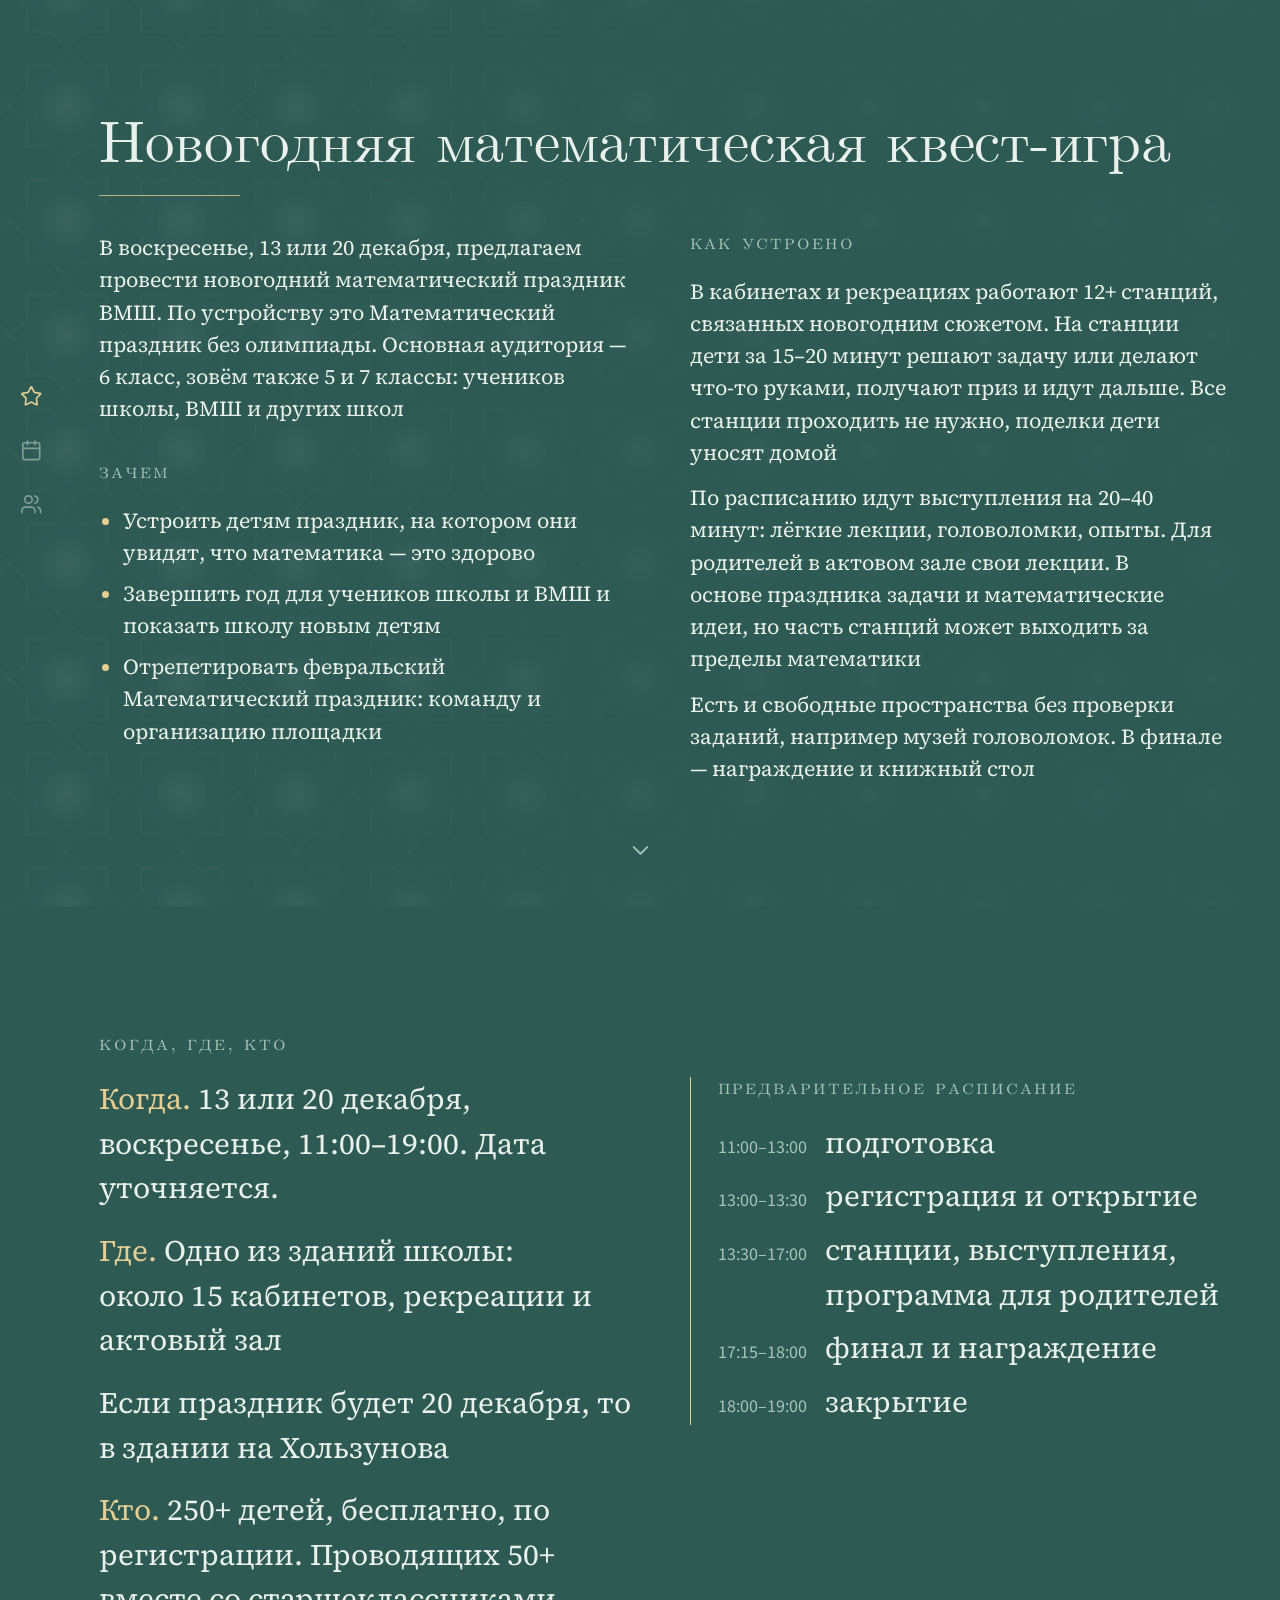
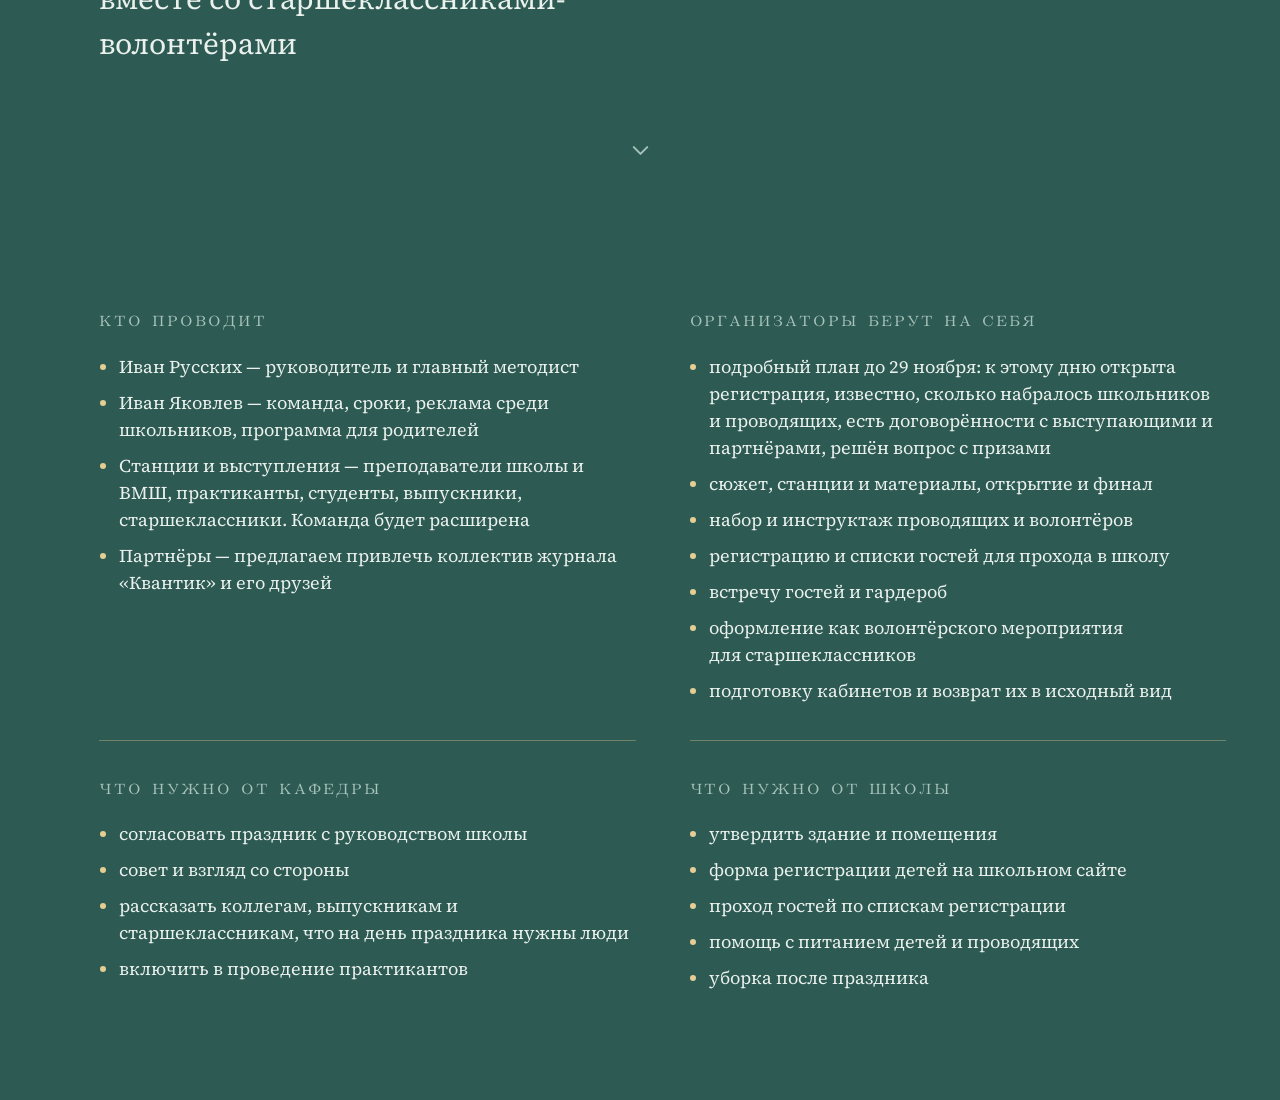
==== commit 6d24c6a4: "rebuilt page: team screen in aligned rows Co-Authored-By: Claude Opus 5.5 <noreply@anthropic.com>" ====
--- a/index.html
+++ b/index.html
@@ -398,6 +398,8 @@
 .kolonki{display:grid;grid-template-columns:1fr 1fr;gap:var(--o6) var(--o7);align-items:start}
 .kolonki.odna{grid-template-columns:1fr}
 .kolonka>*+*{margin-top:var(--o6)}
+.ryady{row-gap:0}
+.ryady .niz{margin-top:var(--o6);padding-top:var(--o6);border-top:1px solid color-mix(in srgb,var(--accent) 35%,transparent)}
 .nachalo{margin-bottom:var(--o6)}
 .nachalo .zag{font-size:clamp(2.6rem,4.6vw,4.4rem);line-height:1.04;text-wrap:balance}
 .nachalo .zag::after{content:"";display:block;width:2.4em;height:1px;margin-top:.32em;background:var(--accent);opacity:.8}
@@ -430,6 +432,7 @@
   .ekran{min-height:0;padding:var(--o6) var(--pole) var(--o6)}
   .ekran:last-of-type{padding-bottom:calc(52px + var(--o6))}
   .kolonki,#kogda-gde-kto .tekst{grid-template-columns:1fr}
+  .ryady .niz{border-top:0;padding-top:0}
   .rasp{grid-column:1;grid-row:auto}
   .dalshe{display:none}
   .nachalo .zag{font-size:2.3rem}
@@ -802,6 +805,8 @@
 .kolonki{display:grid;grid-template-columns:1fr 1fr;gap:var(--o6) var(--o7);align-items:start}
 .kolonki.odna{grid-template-columns:1fr}
 .kolonka>*+*{margin-top:var(--o6)}
+.ryady{row-gap:0}
+.ryady .niz{margin-top:var(--o6);padding-top:var(--o6);border-top:calc(1px * var(--m)) solid color-mix(in srgb,var(--accent) 35%,transparent)}
 .nachalo{margin-bottom:var(--o6)}
 .nachalo .zag{font-size:clamp(2.6rem,4.6vw,4.4rem);line-height:1.04;text-wrap:balance}
 .nachalo .zag::after{content:"";display:block;width:2.4em;height:calc(1px * var(--m));margin-top:.32em;background:var(--accent);opacity:.8}
@@ -834,6 +839,7 @@
   .ekran{min-height:0;padding:var(--o6) var(--pole) var(--o6)}
   .ekran:last-of-type{padding-bottom:calc(calc(52px * var(--m)) + var(--o6))}
   .kolonki,#kogda-gde-kto .tekst{grid-template-columns:1fr}
+  .ryady .niz{border-top:0;padding-top:0}
   .rasp{grid-column:1;grid-row:auto}
   .dalshe{display:none}
   .nachalo .zag{font-size:2.3rem}
@@ -845,7 +851,7 @@
 <nav class="rel" aria-label="Разделы"><a href="#prazdnik" aria-label="Праздник" data-podskazka="Праздник"><svg class="ik" viewBox="0 0 24 24" fill="none" stroke="currentColor" stroke-width="1.75" stroke-linecap="round" stroke-linejoin="round" aria-hidden="true"><path d="M11.525 2.295a.53.53 0 0 1 .95 0l2.31 4.679a2.123 2.123 0 0 0 1.595 1.16l5.166.756a.53.53 0 0 1 .294.904l-3.736 3.638a2.123 2.123 0 0 0-.611 1.878l.882 5.14a.53.53 0 0 1-.771.56l-4.618-2.428a2.122 2.122 0 0 0-1.973 0L6.396 21.01a.53.53 0 0 1-.77-.56l.881-5.139a2.122 2.122 0 0 0-.611-1.879L2.16 9.795a.53.53 0 0 1 .294-.906l5.165-.755a2.122 2.122 0 0 0 1.597-1.16z"/></svg></a><a href="#kogda" aria-label="Когда и где" data-podskazka="Когда и где"><svg class="ik" viewBox="0 0 24 24" fill="none" stroke="currentColor" stroke-width="1.75" stroke-linecap="round" stroke-linejoin="round" aria-hidden="true"><rect width="18" height="18" x="3" y="4" rx="2"/><path d="M16 2v4M8 2v4M3 10h18"/></svg></a><a href="#komanda" aria-label="Команда" data-podskazka="Команда"><svg class="ik" viewBox="0 0 24 24" fill="none" stroke="currentColor" stroke-width="1.75" stroke-linecap="round" stroke-linejoin="round" aria-hidden="true"><path d="M16 21v-2a4 4 0 0 0-4-4H6a4 4 0 0 0-4 4v2"/><circle cx="9" cy="7" r="4"/><path d="M22 21v-2a4 4 0 0 0-3-3.87M16 3.13a4 4 0 0 1 0 7.75"/></svg></a></nav>
 <main><section id="prazdnik" class="ekran"><header id="nachalo" class="nachalo"><h1 class="zag">Новогодняя математическая квест-игра</h1></header><div class="kolonki"><div class="kolonka"><p class="lid">В воскресенье, 13 или 20 декабря, предлагаем провести новогодний математический праздник ВМШ. По устройству это Математический праздник без олимпиады. Основная аудитория — 6 класс, зовём также 5 и 7 классы: учеников школы, ВМШ и других школ</p><section id="zachem" class="razdel"><h2 class="razdel-zag">Зачем</h2><div class="tekst"><ul><li>Устроить детям праздник, на котором они увидят, что математика — это здорово</li><li>Завершить год для учеников школы и ВМШ и показать школу новым детям</li><li>Отрепетировать февральский Математический праздник: команду и организацию площадки</li></ul></div></section></div><div class="kolonka"><section id="kak-ustroeno" class="razdel"><h2 class="razdel-zag">Как устроено</h2><div class="tekst"><p>В кабинетах и рекреациях работают 12+ станций, связанных новогодним сюжетом. На станции дети за 15–20 минут решают задачу или делают что-то руками, получают приз и идут дальше. Все станции проходить не нужно, поделки дети уносят домой</p><p>По расписанию идут выступления на 20–40 минут: лёгкие лекции, головоломки, опыты. Для родителей в актовом зале свои лекции. В основе праздника задачи и математические идеи, но часть станций может выходить за пределы математики</p><p>Есть и свободные пространства без проверки заданий, например музей головоломок. В финале — награждение и книжный стол</p></div></section></div></div><a class="dalshe" href="#kogda" aria-label="Дальше"><svg class="ik" viewBox="0 0 24 24" fill="none" stroke="currentColor" stroke-width="1.75" stroke-linecap="round" stroke-linejoin="round" aria-hidden="true"><path d="m6 9 6 6 6-6"/></svg></a></section>
 <section id="kogda" class="ekran"><div class="kolonki odna"><div class="kolonka"><section id="kogda-gde-kto" class="razdel"><h2 class="razdel-zag">Когда, где, кто</h2><div class="tekst"><p><b class="otmetka">Когда.</b> 13 или 20 декабря, воскресенье, 11:00–19:00. Дата уточняется.</p><div class="rasp"><h3 class="razdel-zag">Предварительное расписание</h3><dl><dt>11:00–13:00</dt><dd>подготовка</dd><dt>13:00–13:30</dt><dd>регистрация и открытие</dd><dt>13:30–17:00</dt><dd>станции, выступления, программа для родителей</dd><dt>17:15–18:00</dt><dd>финал и награждение</dd><dt>18:00–19:00</dt><dd>закрытие</dd></dl></div><p><b class="otmetka">Где.</b> Одно из зданий школы: около 15 кабинетов, рекреации и актовый зал</p><p>Если праздник будет 20 декабря, то в здании на Хользунова</p><p><b class="otmetka">Кто.</b> 250+ детей, бесплатно, по регистрации. Проводящих 50+ вместе со старшеклассниками-волонтёрами</p></div></section></div></div><a class="dalshe" href="#komanda" aria-label="Дальше"><svg class="ik" viewBox="0 0 24 24" fill="none" stroke="currentColor" stroke-width="1.75" stroke-linecap="round" stroke-linejoin="round" aria-hidden="true"><path d="m6 9 6 6 6-6"/></svg></a></section>
-<section id="komanda" class="ekran"><div class="kolonki"><div class="kolonka"><section id="kto-provodit" class="razdel"><h2 class="razdel-zag">Кто проводит</h2><div class="tekst"><ul><li>Иван Русских — руководитель и главный методист</li><li>Иван Яковлев — команда, сроки, реклама среди школьников, программа для родителей</li><li>Станции и выступления — преподаватели школы и ВМШ, практиканты, студенты, выпускники, старшеклассники. Команда будет расширена</li><li>Партнёры — предлагаем привлечь коллектив журнала «Квантик» и его друзей</li></ul></div></section><section id="kafedra" class="razdel"><h2 class="razdel-zag">Что нужно от кафедры</h2><div class="tekst"><ul><li>согласовать праздник с руководством школы</li><li>совет и взгляд со стороны</li><li>рассказать коллегам, выпускникам и старшеклассникам, что на день праздника нужны люди</li><li>включить в проведение практикантов</li></ul></div></section></div><div class="kolonka"><section id="organizatory" class="razdel"><h2 class="razdel-zag">Организаторы берут на себя</h2><div class="tekst"><ul><li>подробный план до 29 ноября: к этому дню открыта регистрация, известно, сколько набралось школьников и проводящих, есть договорённости с выступающими и партнёрами, решён вопрос с призами</li><li>сюжет, станции и материалы, открытие и финал</li><li>набор и инструктаж проводящих и волонтёров</li><li>регистрацию и списки гостей для прохода в школу</li><li>встречу гостей и гардероб</li><li>оформление как волонтёрского мероприятия для старшеклассников</li><li>подготовку кабинетов и возврат их в исходный вид</li></ul></div></section><section id="shkola" class="razdel"><h2 class="razdel-zag">Что нужно от школы</h2><div class="tekst"><ul><li>утвердить здание и помещения</li><li>форма регистрации детей на школьном сайте</li><li>проход гостей по спискам регистрации</li><li>помощь с питанием детей и проводящих</li><li>уборка после праздника</li></ul></div></section></div></div></section></main>
+<section id="komanda" class="ekran"><div class="kolonki ryady"><div class="yach"><section id="kto-provodit" class="razdel"><h2 class="razdel-zag">Кто проводит</h2><div class="tekst"><ul><li>Иван Русских — руководитель и главный методист</li><li>Иван Яковлев — команда, сроки, реклама среди школьников, программа для родителей</li><li>Станции и выступления — преподаватели школы и ВМШ, практиканты, студенты, выпускники, старшеклассники. Команда будет расширена</li><li>Партнёры — предлагаем привлечь коллектив журнала «Квантик» и его друзей</li></ul></div></section></div><div class="yach"><section id="organizatory" class="razdel"><h2 class="razdel-zag">Организаторы берут на себя</h2><div class="tekst"><ul><li>подробный план до 29 ноября: к этому дню открыта регистрация, известно, сколько набралось школьников и проводящих, есть договорённости с выступающими и партнёрами, решён вопрос с призами</li><li>сюжет, станции и материалы, открытие и финал</li><li>набор и инструктаж проводящих и волонтёров</li><li>регистрацию и списки гостей для прохода в школу</li><li>встречу гостей и гардероб</li><li>оформление как волонтёрского мероприятия для старшеклассников</li><li>подготовку кабинетов и возврат их в исходный вид</li></ul></div></section></div><div class="yach niz"><section id="kafedra" class="razdel"><h2 class="razdel-zag">Что нужно от кафедры</h2><div class="tekst"><ul><li>согласовать праздник с руководством школы</li><li>совет и взгляд со стороны</li><li>рассказать коллегам, выпускникам и старшеклассникам, что на день праздника нужны люди</li><li>включить в проведение практикантов</li></ul></div></section></div><div class="yach niz"><section id="shkola" class="razdel"><h2 class="razdel-zag">Что нужно от школы</h2><div class="tekst"><ul><li>утвердить здание и помещения</li><li>форма регистрации детей на школьном сайте</li><li>проход гостей по спискам регистрации</li><li>помощь с питанием детей и проводящих</li><li>уборка после праздника</li></ul></div></section></div></div></section></main>
 <script>
 (function(){
   var ssylki=[].slice.call(document.querySelectorAll('.rel a')),
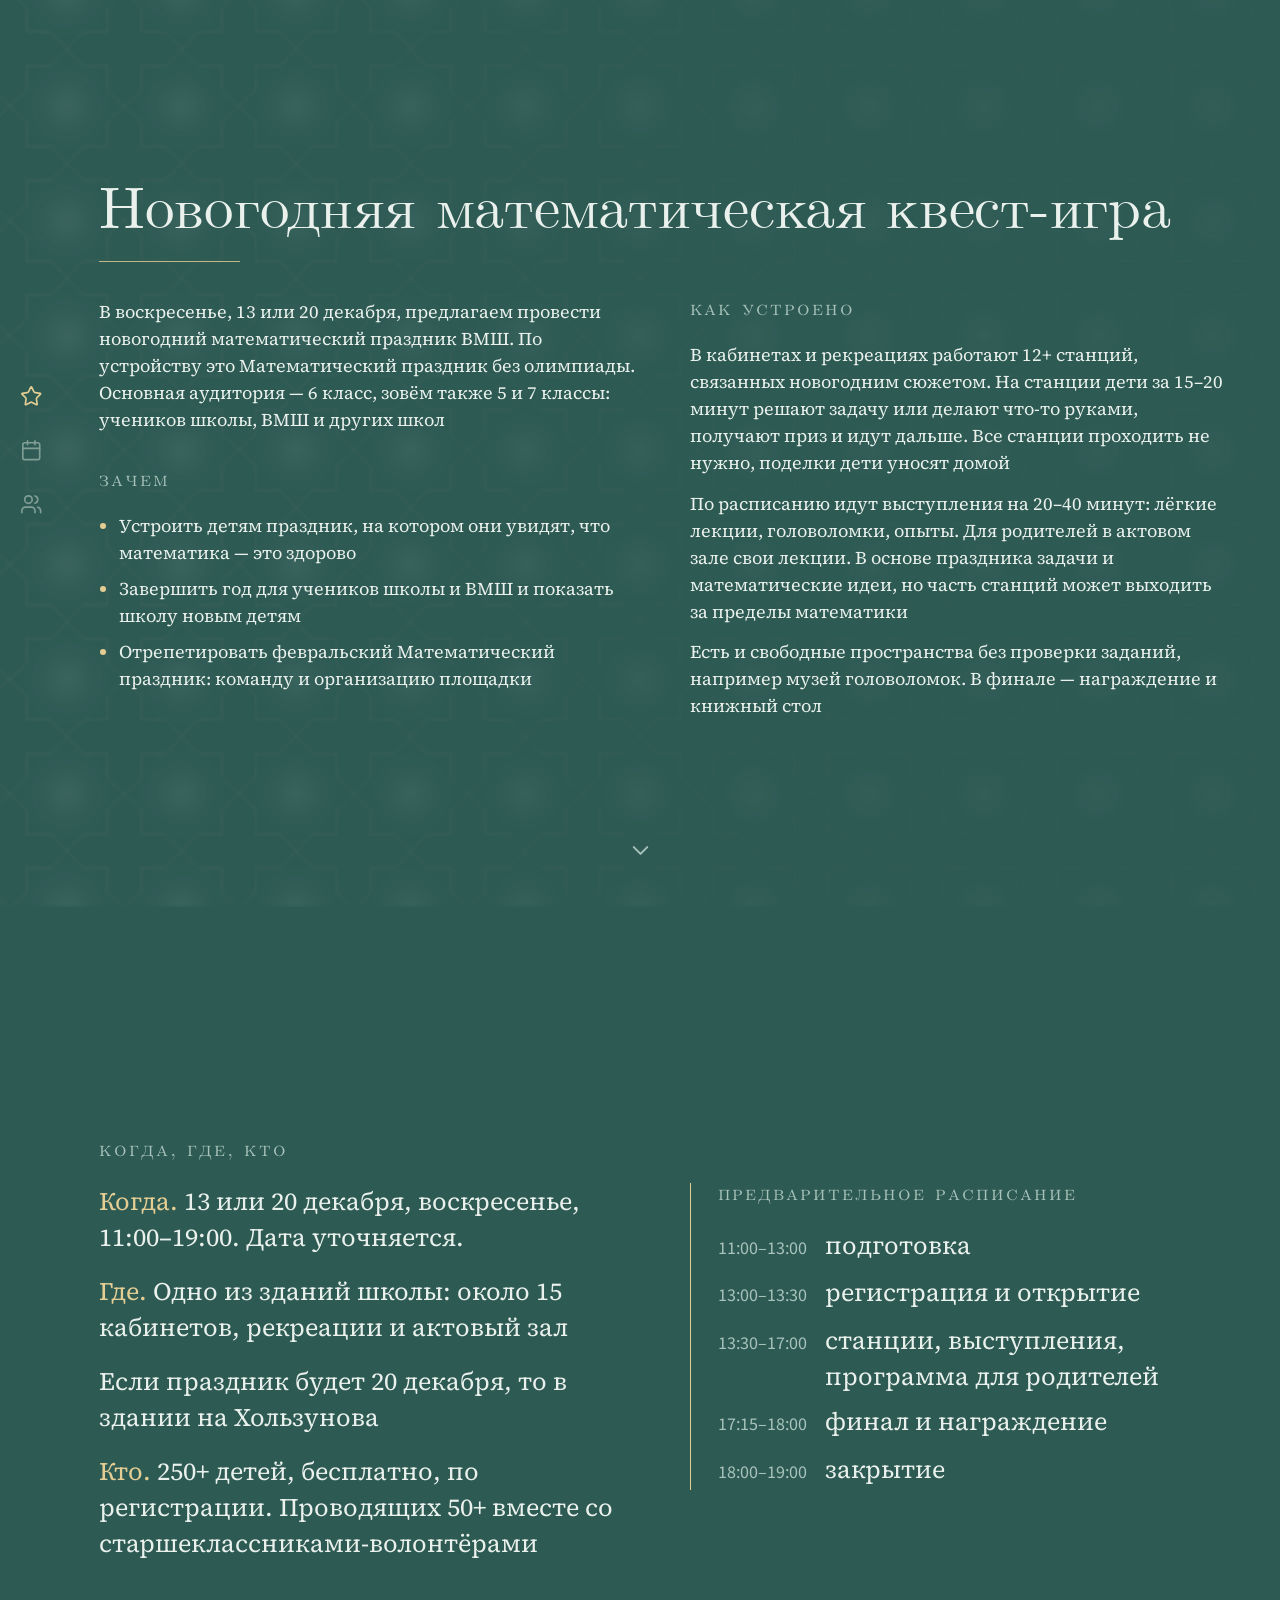
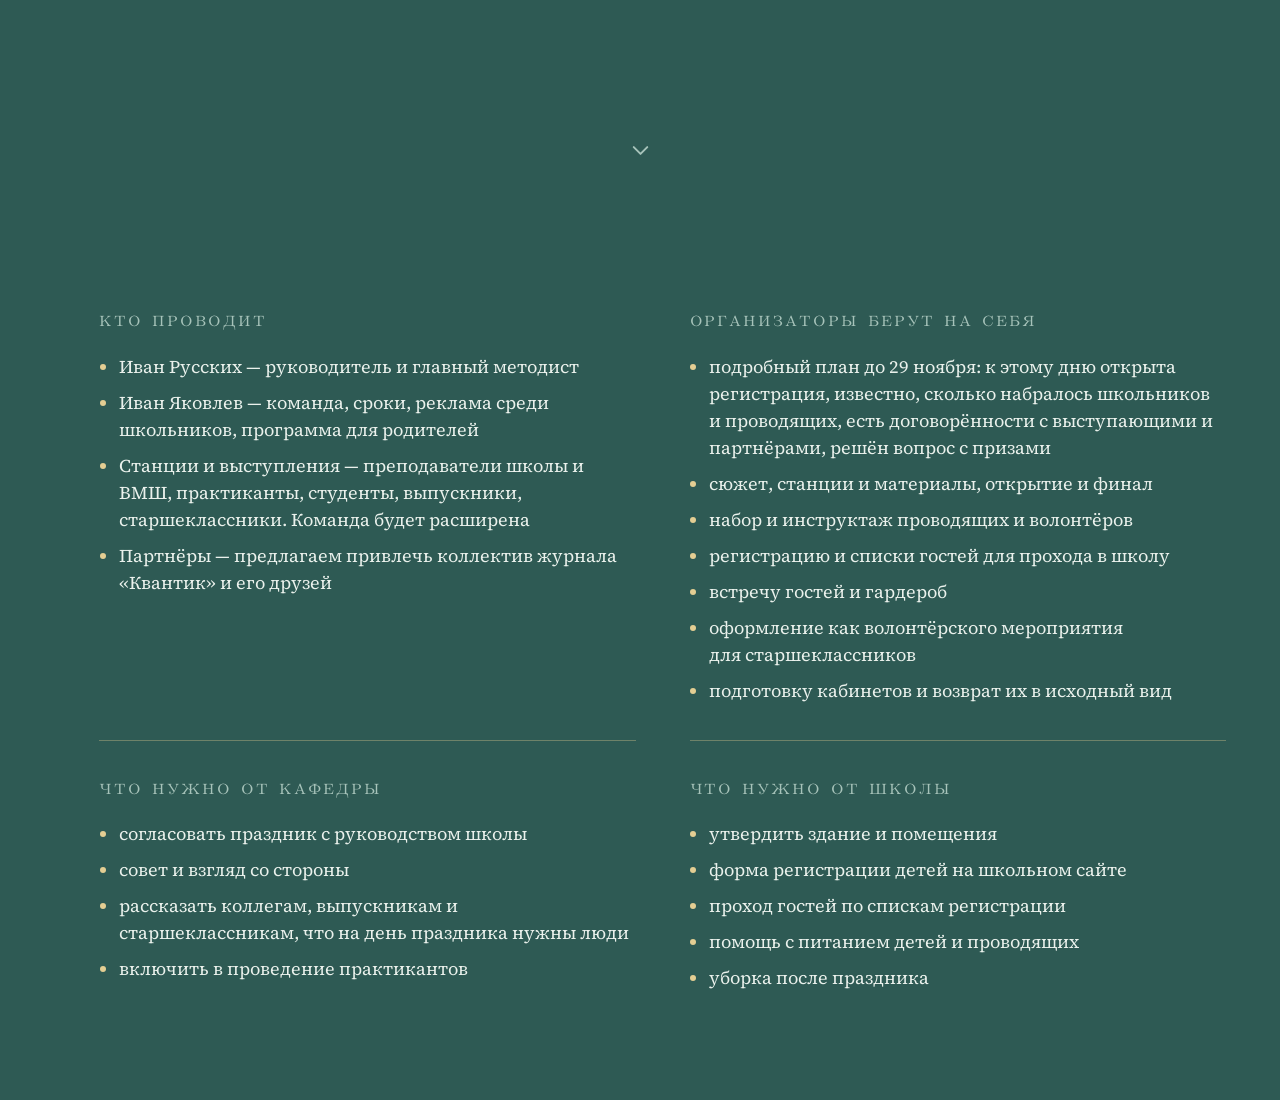
==== commit 7d9577eb: "rebuilt page: unified text size Co-Authored-By: Claude Opus 5.5 <noreply@anthropic.com>" ====
--- a/index.html
+++ b/index.html
@@ -406,6 +406,8 @@
 .lid{font-family:var(--serif)}
 .razdel-zag{margin:0 0 var(--o3)}
 .ekran{--kegl:calc(20px * var(--k,1));--intl:calc(30px * var(--k,1))}
+/* two sizes only: the common one, and one step up (×1.4) for the sparse «Когда и где» screen */
+#kogda{--kegl:calc(28px * var(--k,1));--intl:calc(40px * var(--k,1))}
 .ekran .tekst,.ekran .lid{margin:0;font-size:var(--kegl);line-height:var(--intl)}
 .ekran .razdel-zag{margin-bottom:var(--o4)}
 .rasp dt{font-size:calc(var(--kegl) * .8);line-height:var(--intl)}
@@ -431,6 +433,7 @@
   .rel a::after{display:none}
   .ekran{min-height:0;padding:var(--o6) var(--pole) var(--o6)}
   .ekran:last-of-type{padding-bottom:calc(52px + var(--o6))}
+  #kogda{--kegl:20px;--intl:30px}
   .kolonki,#kogda-gde-kto .tekst{grid-template-columns:1fr}
   .ryady .niz{border-top:0;padding-top:0}
   .rasp{grid-column:1;grid-row:auto}
@@ -813,6 +816,8 @@
 .lid{font-family:var(--serif)}
 .razdel-zag{margin:0 0 var(--o3)}
 .ekran{--kegl:calc(calc(20px * var(--m)) * var(--k,1));--intl:calc(calc(30px * var(--m)) * var(--k,1))}
+
+#kogda{--kegl:calc(calc(28px * var(--m)) * var(--k,1));--intl:calc(calc(40px * var(--m)) * var(--k,1))}
 .ekran .tekst,.ekran .lid{margin:0;font-size:var(--kegl);line-height:var(--intl)}
 .ekran .razdel-zag{margin-bottom:var(--o4)}
 .rasp dt{font-size:calc(var(--kegl) * .8);line-height:var(--intl)}
@@ -838,6 +843,7 @@
   .rel a::after{display:none}
   .ekran{min-height:0;padding:var(--o6) var(--pole) var(--o6)}
   .ekran:last-of-type{padding-bottom:calc(calc(52px * var(--m)) + var(--o6))}
+  #kogda{--kegl:calc(20px * var(--m));--intl:calc(30px * var(--m))}
   .kolonki,#kogda-gde-kto .tekst{grid-template-columns:1fr}
   .ryady .niz{border-top:0;padding-top:0}
   .rasp{grid-column:1;grid-row:auto}
@@ -861,20 +867,25 @@
     ssylki.forEach(function(a,i){if(i===tek)a.setAttribute('aria-current','true');else a.removeAttribute('aria-current');});
   }
   addEventListener('scroll',otmetit,{passive:true});otmetit();
-  // Owner 13.11: no empty screens. On a computer each screen's text grows (or shrinks) until the
-  // columns fill about 80 % of the window height; the phone keeps the base size.
+  // Owner 13.11: no empty screens, and ONE text size on every screen. On a computer the largest
+  // size at which the densest screen still fills at most ~80 % of the window is found, and that one
+  // size is set on all screens; the phone keeps the base size.
   var ekrany=[].slice.call(document.querySelectorAll('.ekran'));
   function podognat(){
-    ekrany.forEach(function(e){
-      e.style.removeProperty('--k');
-      if(!matchMedia('(min-width:900px)').matches)return;
-      var cs=getComputedStyle(e),mesto=(innerHeight-parseFloat(cs.paddingTop)-parseFloat(cs.paddingBottom))*.8;
-      function vys(k){e.style.setProperty('--k',k);var h=0;[].forEach.call(e.children,function(c){if(!c.classList.contains('dalshe'))h+=c.getBoundingClientRect().height;});return h;}
-      var lo=.8,hi=1.45;
-      if(vys(hi)<=mesto){return;}
-      for(var i=0;i<12;i++){var m=(lo+hi)/2;if(vys(m)<=mesto)lo=m;else hi=m;}
-      e.style.setProperty('--k',lo.toFixed(3));
-    });
+    var koren=document.documentElement;
+    koren.style.removeProperty('--k');
+    if(!matchMedia('(min-width:900px)').matches)return;
+    function vlezaet(k){
+      koren.style.setProperty('--k',k);
+      return ekrany.every(function(e){
+        var cs=getComputedStyle(e),mesto=(innerHeight-parseFloat(cs.paddingTop)-parseFloat(cs.paddingBottom))*.8,h=0;
+        [].forEach.call(e.children,function(c){if(!c.classList.contains('dalshe'))h+=c.getBoundingClientRect().height;});
+        return h<=mesto;});
+    }
+    var lo=.8,hi=1.45;
+    if(vlezaet(hi))return;
+    for(var i=0;i<12;i++){var m=(lo+hi)/2;if(vlezaet(m))lo=m;else hi=m;}
+    koren.style.setProperty('--k',lo.toFixed(3));
   }
   podognat();
   if(document.fonts&&document.fonts.ready)document.fonts.ready.then(podognat);
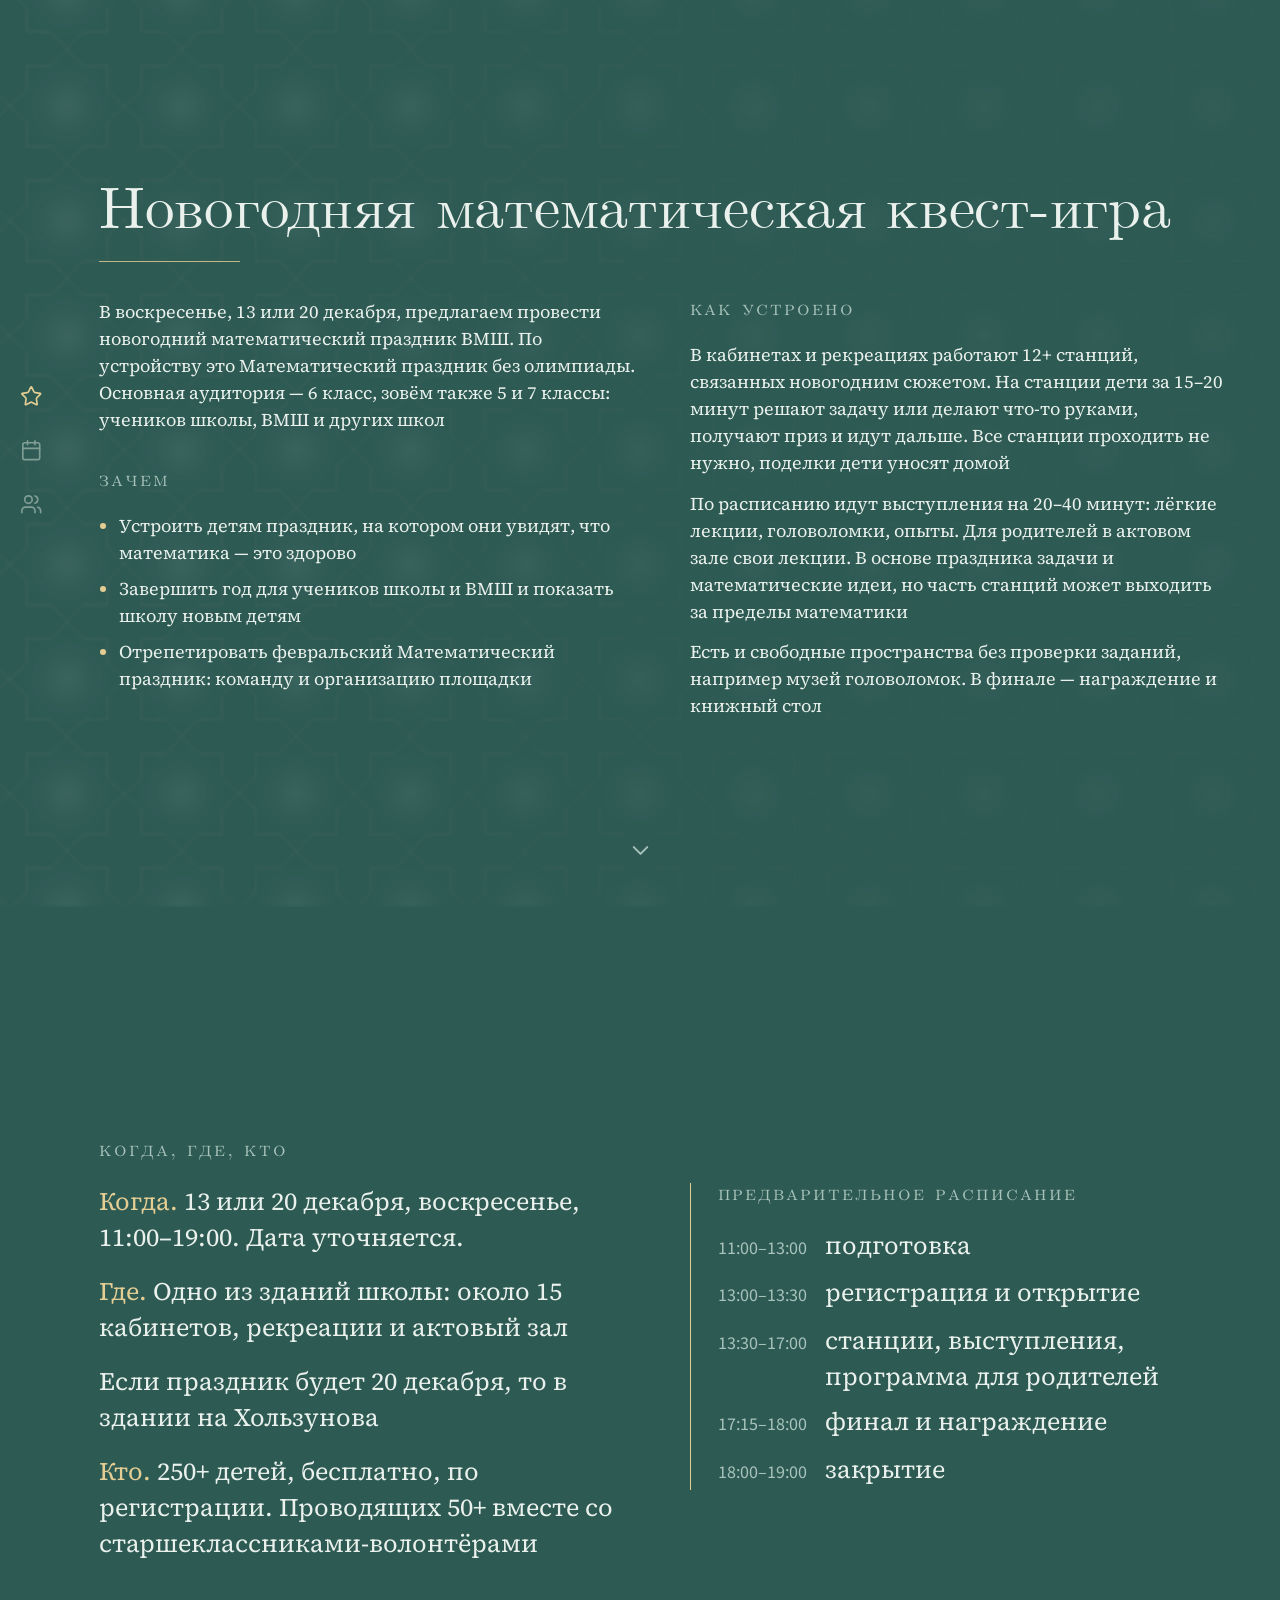
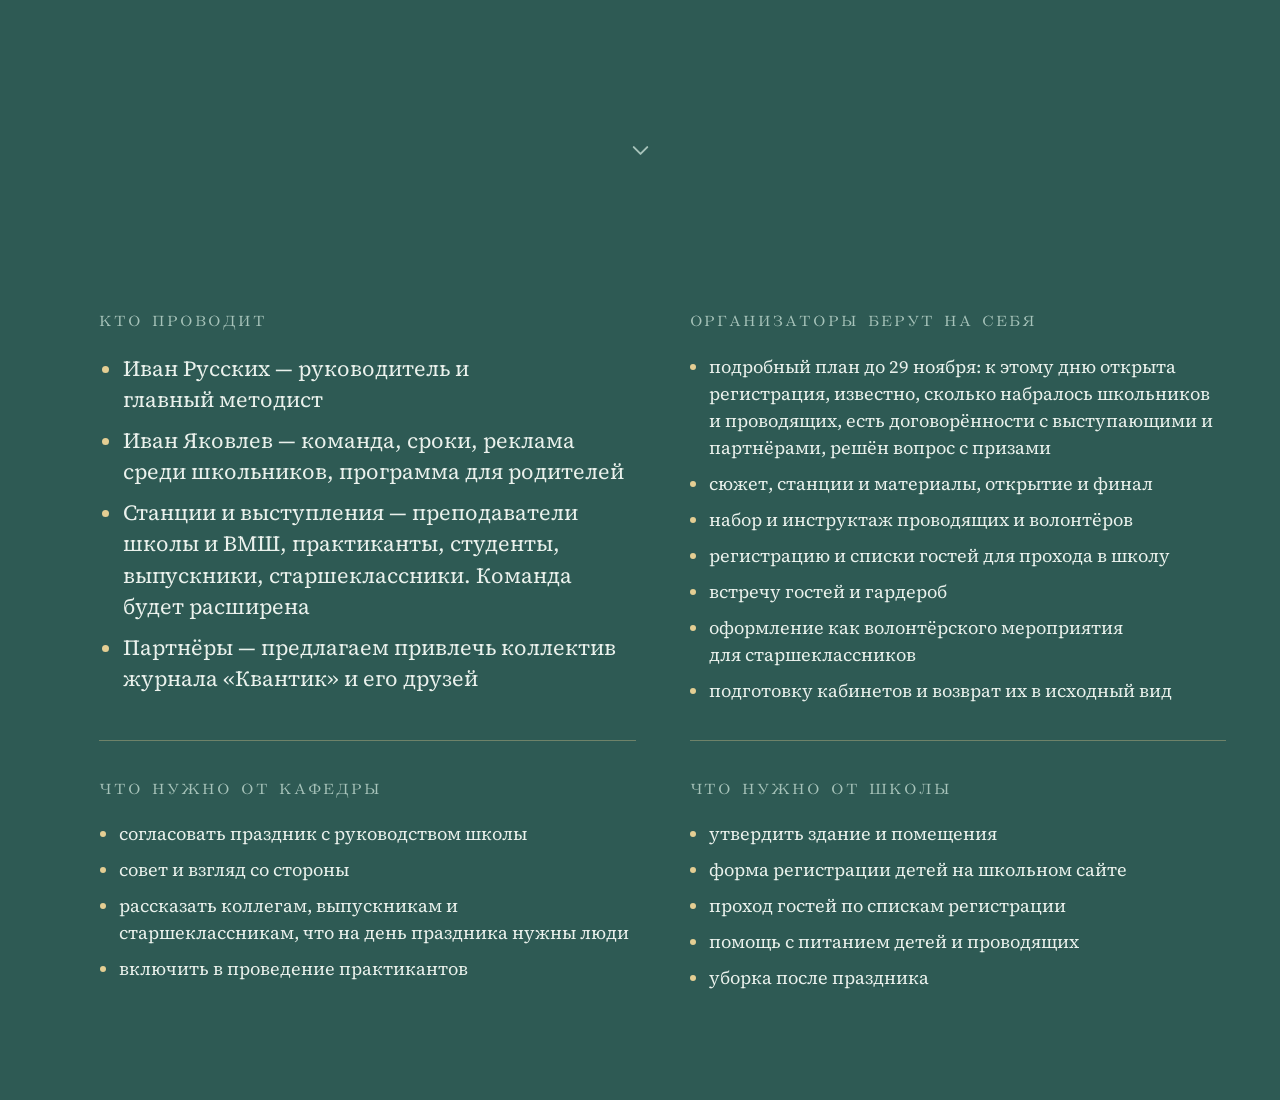
==== commit e536fc87: "rebuilt page: larger «Кто проводит» Co-Authored-By: Claude Opus 5.5 <noreply@anthropic.com>" ====
--- a/index.html
+++ b/index.html
@@ -406,8 +406,9 @@
 .lid{font-family:var(--serif)}
 .razdel-zag{margin:0 0 var(--o3)}
 .ekran{--kegl:calc(20px * var(--k,1));--intl:calc(30px * var(--k,1))}
-/* two sizes only: the common one, and one step up (×1.4) for the sparse «Когда и где» screen */
+/* two sizes only: the common one, and one step up (×1.4) for the sparse «Когда и где» screen; «Кто проводит» ×1.2 (owner 13.11) */
 #kogda{--kegl:calc(28px * var(--k,1));--intl:calc(40px * var(--k,1))}
+#kto-provodit{--kegl:calc(24px * var(--k,1));--intl:calc(35px * var(--k,1))}
 .ekran .tekst,.ekran .lid{margin:0;font-size:var(--kegl);line-height:var(--intl)}
 .ekran .razdel-zag{margin-bottom:var(--o4)}
 .rasp dt{font-size:calc(var(--kegl) * .8);line-height:var(--intl)}
@@ -433,7 +434,7 @@
   .rel a::after{display:none}
   .ekran{min-height:0;padding:var(--o6) var(--pole) var(--o6)}
   .ekran:last-of-type{padding-bottom:calc(52px + var(--o6))}
-  #kogda{--kegl:20px;--intl:30px}
+  #kogda,#kto-provodit{--kegl:20px;--intl:30px}
   .kolonki,#kogda-gde-kto .tekst{grid-template-columns:1fr}
   .ryady .niz{border-top:0;padding-top:0}
   .rasp{grid-column:1;grid-row:auto}
@@ -818,6 +819,7 @@
 .ekran{--kegl:calc(calc(20px * var(--m)) * var(--k,1));--intl:calc(calc(30px * var(--m)) * var(--k,1))}
 
 #kogda{--kegl:calc(calc(28px * var(--m)) * var(--k,1));--intl:calc(calc(40px * var(--m)) * var(--k,1))}
+#kto-provodit{--kegl:calc(calc(24px * var(--m)) * var(--k,1));--intl:calc(calc(35px * var(--m)) * var(--k,1))}
 .ekran .tekst,.ekran .lid{margin:0;font-size:var(--kegl);line-height:var(--intl)}
 .ekran .razdel-zag{margin-bottom:var(--o4)}
 .rasp dt{font-size:calc(var(--kegl) * .8);line-height:var(--intl)}
@@ -843,7 +845,7 @@
   .rel a::after{display:none}
   .ekran{min-height:0;padding:var(--o6) var(--pole) var(--o6)}
   .ekran:last-of-type{padding-bottom:calc(calc(52px * var(--m)) + var(--o6))}
-  #kogda{--kegl:calc(20px * var(--m));--intl:calc(30px * var(--m))}
+  #kogda,#kto-provodit{--kegl:calc(20px * var(--m));--intl:calc(30px * var(--m))}
   .kolonki,#kogda-gde-kto .tekst{grid-template-columns:1fr}
   .ryady .niz{border-top:0;padding-top:0}
   .rasp{grid-column:1;grid-row:auto}
